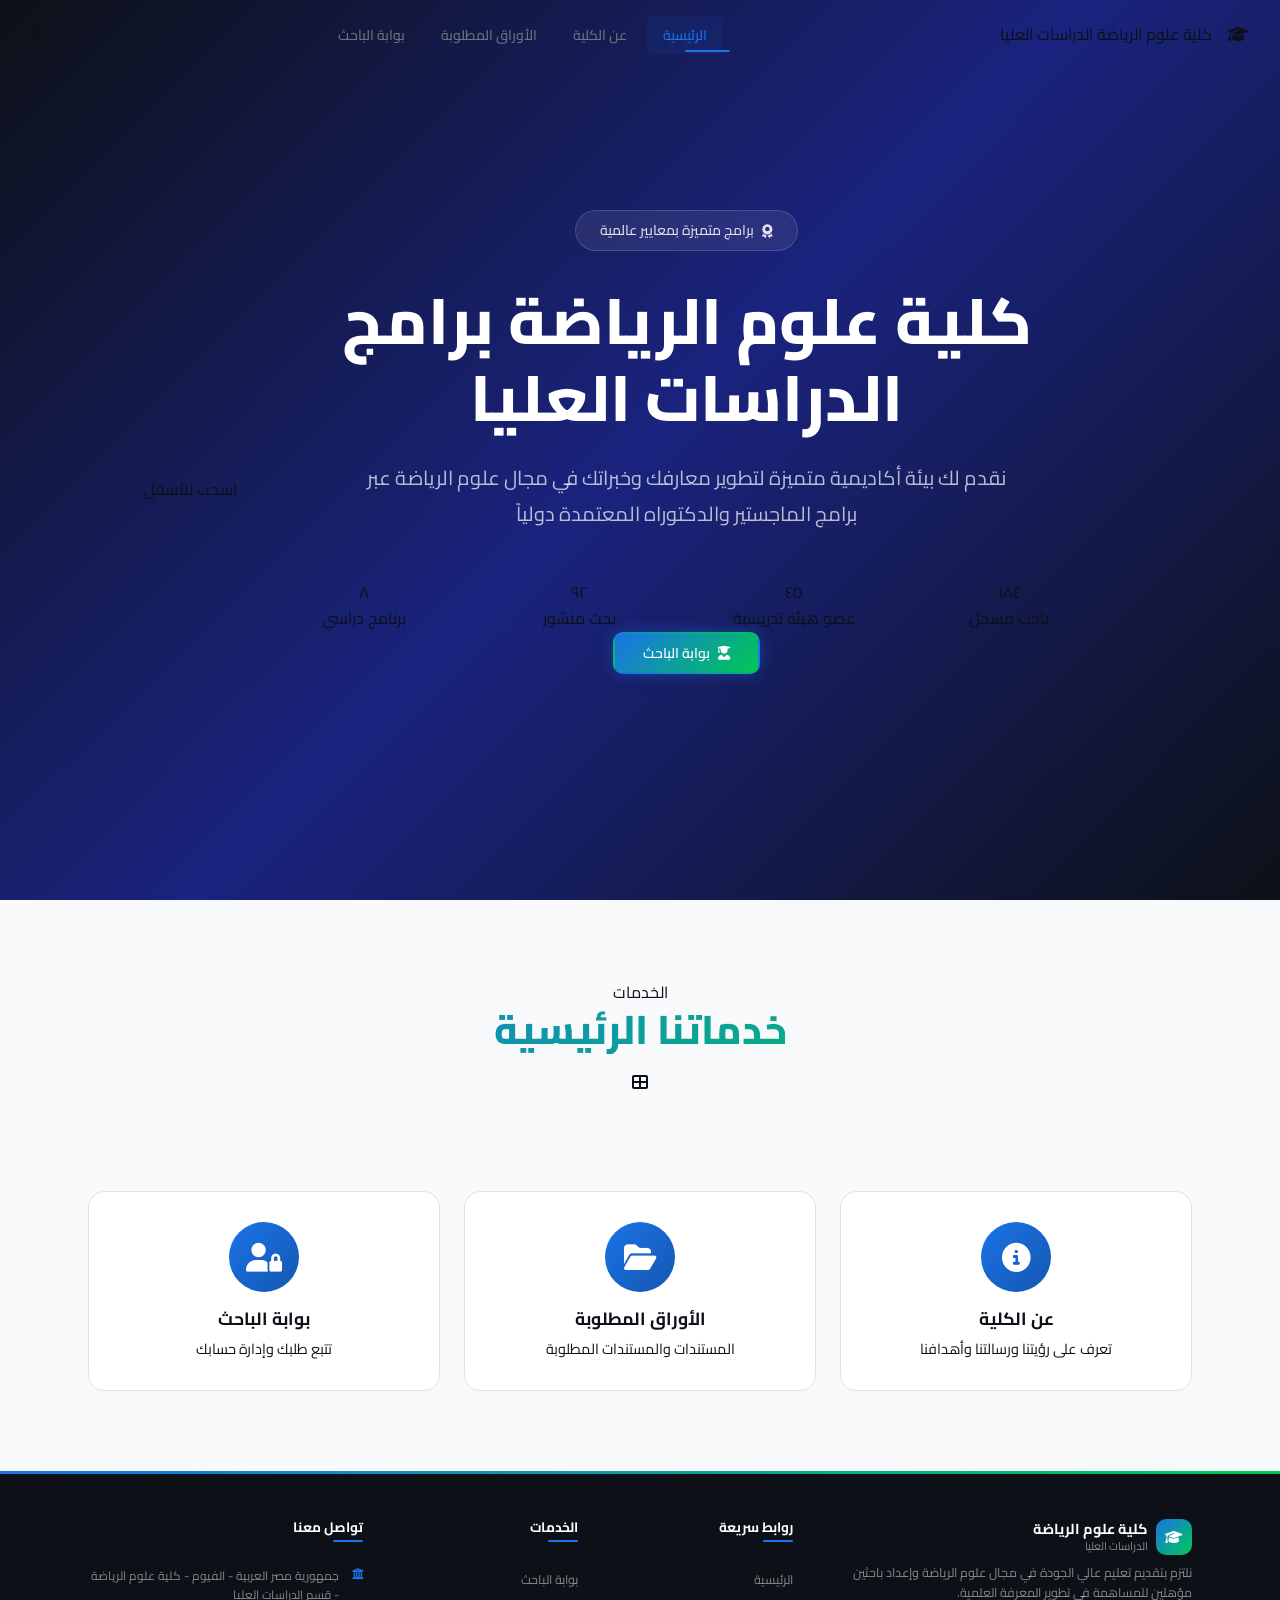
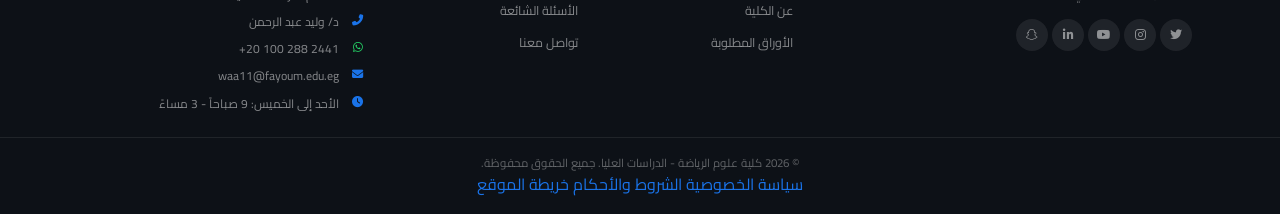
==== index.html @ bc3f0134 "بوابة الدراسات العليا - كلية علوم الرياضة" ====
<!DOCTYPE html>
<html lang="ar" dir="rtl">
<head>
    <meta charset="UTF-8">
    <meta name="viewport" content="width=device-width, initial-scale=1.0">
    <title>كلية علوم الرياضة - الدراسات العليا</title>
    <link rel="stylesheet" href="css/styles.css">
    <link rel="stylesheet" href="https://cdnjs.cloudflare.com/ajax/libs/font-awesome/6.4.0/css/all.min.css">
    <link href="https://fonts.googleapis.com/css2?family=Cairo:wght@300;400;500;600;700;800;900&family=Tajawal:wght@300;400;500;700;800;900&display=swap" rel="stylesheet">
</head>
<body>
    <div id="app">
        <div id="preloader">
            <div class="loader">
                <div class="loader-ring"></div>
                <div class="loader-ring"></div>
                <div class="loader-ring"></div>
                <div class="loader-text">الدراسات العليا</div>
                <div class="loader-subtext">كلية علوم الرياضة - جامعة الفيوم</div>
            </div>
        </div>
        <div class="page-transition" id="pageTransition">
            <div class="loader">
                <div class="loader-ring"></div>
                <div class="loader-ring"></div>
                <div class="loader-ring"></div>
            </div>
            <div class="loader-text">الدراسات العليا</div>
            <div class="loader-subtext">كلية علوم الرياضة - جامعة الفيوم</div>
        </div>
        <nav class="navbar" id="navbar">
            <div class="nav-container">
                <div class="nav-brand">
                    <div class="brand-icon"><i class="fas fa-graduation-cap"></i></div>
                    <div class="brand-text">
                        <span class="brand-title">كلية علوم الرياضة</span>
                        <span class="brand-subtitle">الدراسات العليا</span>
                    </div>
                </div>
                <div class="nav-menu" id="navMenu">
                    <a href="index.html" class="nav-link active">الرئيسية</a>
                    <a href="pages/about.html" class="nav-link">عن الكلية</a>


                    <a href="pages/documents.html" class="nav-link">الأوراق المطلوبة</a>


                    <a href="pages/portal.html" class="nav-link">بوابة الباحث</a>
                </div>
                <div class="nav-actions">
                    <button class="btn-nav-action" id="themeToggle"><i class="fas fa-moon"></i></button>
                    <button class="hamburger" id="hamburger"><span></span><span></span><span></span></button>
                </div>
            </div>
        </nav>
        <section id="home" class="hero-section">
            <div class="hero-particles" id="heroParticles"></div>
            <div class="hero-overlay"></div>
            <div class="hero-content">
                <div class="hero-badge"><i class="fas fa-award"></i><span>برامج متميزة بمعايير عالمية</span></div>
                <h1 class="hero-title">
                    <span class="title-line">كلية علوم الرياضة</span>
                    <span class="title-highlight">برامج الدراسات العليا</span>
                </h1>
                <p class="hero-description">نقدم لك بيئة أكاديمية متميزة لتطوير معارفك وخبراتك في مجال علوم الرياضة عبر برامج الماجستير والدكتوراه المعتمدة دولياً</p>
                <div class="hero-stats">
                    <div class="stat-item"><div class="stat-number" data-count="250">0</div><div class="stat-label">باحث مسجل</div></div>
                    <div class="stat-item"><div class="stat-number" data-count="45">0</div><div class="stat-label">عضو هيئة تدريسية</div></div>
                    <div class="stat-item"><div class="stat-number" data-count="120">0</div><div class="stat-label">بحث منشور</div></div>
                    <div class="stat-item"><div class="stat-number" data-count="8">0</div><div class="stat-label">برنامج دراسي</div></div>
                </div>
                <div class="hero-actions">
                    <button class="btn btn-primary btn-glow" id="heroPortalBtn" onclick="handleHeroPortal()"><i class="fas fa-user-graduate"></i><span>بوابة الباحث</span></button>
                </div>
            </div>
            <div class="scroll-indicator"><div class="mouse"><div class="wheel"></div></div><span>اسحب للأسفل</span></div>
        </section>
        <section class="section quick-links-section">
            <div class="container">
                <div class="section-header">
                    <span class="section-tag">الخدمات</span>
                    <h2 class="section-title">خدماتنا الرئيسية</h2>
                    <div class="title-divider"><span></span><i class="fas fa-th-large"></i><span></span></div>
                </div>
                <div class="quick-links-grid">
                    <a href="pages/about.html" class="quick-link-card"><div class="quick-link-icon"><i class="fas fa-info-circle"></i></div><h3>عن الكلية</h3><p>تعرف على رؤيتنا ورسالتنا وأهدافنا</p></a>


                    <a href="pages/documents.html" class="quick-link-card"><div class="quick-link-icon"><i class="fas fa-folder-open"></i></div><h3>الأوراق المطلوبة</h3><p>المستندات والمستندات المطلوبة</p></a>


                    <a href="pages/portal.html" class="quick-link-card"><div class="quick-link-icon"><i class="fas fa-user-lock"></i></div><h3>بوابة الباحث</h3><p>تتبع طلبك وإدارة حسابك</p></a>
                </div>
            </div>
        </section>
        <footer class="footer">
            <div class="footer-top">
                <div class="container">
                    <div class="footer-grid">
                        <div class="footer-col">
                            <div class="footer-brand"><div class="brand-icon"><i class="fas fa-graduation-cap"></i></div><div class="brand-text"><span class="brand-title">كلية علوم الرياضة</span><span class="brand-subtitle">الدراسات العليا</span></div></div>
                            <p class="footer-desc">نلتزم بتقديم تعليم عالي الجودة في مجال علوم الرياضة وإعداد باحثين مؤهلين للمساهمة في تطوير المعرفة العلمية.</p>
                            <div class="footer-social">
                                <a href="#" class="social-link"><i class="fab fa-twitter"></i></a>
                                <a href="#" class="social-link"><i class="fab fa-instagram"></i></a>
                                <a href="#" class="social-link"><i class="fab fa-youtube"></i></a>
                                <a href="#" class="social-link"><i class="fab fa-linkedin-in"></i></a>
                                <a href="#" class="social-link"><i class="fab fa-snapchat-ghost"></i></a>
                            </div>
                        </div>
                        <div class="footer-col">
                            <h4>روابط سريعة</h4>
                            <ul class="footer-links">
                                <li><a href="index.html">الرئيسية</a></li>
                                <li><a href="pages/about.html">عن الكلية</a></li>


                                <li><a href="pages/documents.html">الأوراق المطلوبة</a></li>
                            </ul>
                        </div>
                        <div class="footer-col">
                            <h4>الخدمات</h4>
                            <ul class="footer-links">

                                <li><a href="pages/portal.html">بوابة الباحث</a></li>
                                <li><a href="#">الأسئلة الشائعة</a></li>
                                <li><a href="#">تواصل معنا</a></li>
                            </ul>
                        </div>
                        <div class="footer-col">
                            <h4>تواصل معنا</h4>
                            <div class="footer-contact">
                                <div class="contact-item"><i class="fas fa-university"></i><span>جمهورية مصر العربية - الفيوم - كلية علوم الرياضة - قسم الدراسات العليا</span></div>
                                <div class="contact-item"><i class="fas fa-phone-alt"></i><span>د/ وليد عبد الرحمن</span></div>
                                <div class="contact-item"><i class="fab fa-whatsapp" style="color:#25D366;"></i><a href="https://wa.me/201002882441" target="_blank" dir="ltr" style="color:inherit;text-decoration:none;">+20 100 288 2441</a></div>
                                <div class="contact-item"><i class="fas fa-envelope"></i><a href="https://mail.google.com/mail/?view=cm&fs=1&to=waa11@fayoum.edu.eg" target="_blank" style="color:inherit;text-decoration:none;">waa11@fayoum.edu.eg</a></div>
                                <div class="contact-item"><i class="fas fa-clock"></i><span>الأحد إلى الخميس: 9 صباحاً - 3 مساءً</span></div>
                            </div>
                        </div>
                    </div>
                </div>
            </div>
            <div class="footer-bottom">
                <div class="container">
                    <div class="footer-bottom-content">
                        <p>&copy; 2026 كلية علوم الرياضة - الدراسات العليا. جميع الحقوق محفوظة.</p>
                        <div class="footer-bottom-links">
                            <a href="#">سياسة الخصوصية</a>
                            <a href="#">الشروط والأحكام</a>
                            <a href="#">خريطة الموقع</a>
                        </div>
                    </div>
                </div>
            </div>
        </footer>
        <button class="back-to-top" id="backToTop"><i class="fas fa-chevron-up"></i></button>
    </div>
    <script src="js/app.js"></script>
</body>
</html>
---- css/styles.css ----
/* ============================================================
   GRADUATE STUDIES - Faculty of Sports Science
   World-Class RTL Arabic Stylesheet
   ============================================================ */

/* ------------------------------------------------------------
   1. CSS CUSTOM PROPERTIES
   ------------------------------------------------------------ */
:root {
  /* Colors */
  --color-primary: #1a73e8;
  --color-primary-light: #4a9af5;
  --color-primary-dark: #1557b0;
  --color-primary-rgb: 26, 115, 232;

  --color-secondary: #00c853;
  --color-secondary-light: #5efc82;
  --color-secondary-dark: #009624;
  --color-secondary-rgb: 0, 200, 83;

  --color-accent: #ff6d00;
  --color-accent-light: #ff9e40;
  --color-accent-dark: #c43e00;
  --color-accent-rgb: 255, 109, 0;

  --color-dark: #0d1117;
  --color-dark-lighter: #161b22;
  --color-dark-card: #1c2128;
  --color-dark-border: #30363d;
  --color-dark-rgb: 13, 17, 23;

  --color-light: #f8f9fa;
  --color-light-darker: #e9ecef;
  --color-light-card: #ffffff;
  --color-light-border: #dee2e6;
  --color-light-rgb: 248, 249, 250;

  --color-white: #ffffff;
  --color-black: #000000;
  --color-gray-100: #f8f9fa;
  --color-gray-200: #e9ecef;
  --color-gray-300: #dee2e6;
  --color-gray-400: #ced4da;
  --color-gray-500: #adb5bd;
  --color-gray-600: #6c757d;
  --color-gray-700: #495057;
  --color-gray-800: #343a40;
  --color-gray-900: #212529;

  --color-success: #00c853;
  --color-warning: #ff6d00;
  --color-danger: #e53935;
  --color-info: #1a73e8;

  /* Gradients */
  --gradient-primary: linear-gradient(135deg, #1a73e8 0%, #00c853 100%);
  --gradient-secondary: linear-gradient(135deg, #00c853 0%, #1a73e8 100%);
  --gradient-accent: linear-gradient(135deg, #ff6d00 0%, #ff9e40 100%);
  --gradient-dark: linear-gradient(135deg, #0d1117 0%, #161b22 100%);
  --gradient-hero: linear-gradient(135deg, #0d1117 0%, #1a237e 50%, #0d1117 100%);
  --gradient-glass: linear-gradient(135deg, rgba(255,255,255,0.1) 0%, rgba(255,255,255,0.05) 100%);
  --gradient-card: linear-gradient(145deg, rgba(255,255,255,0.05) 0%, rgba(255,255,255,0.02) 100%);
  --gradient-text: linear-gradient(135deg, #1a73e8, #00c853);
  --gradient-primary-radial: radial-gradient(circle at center, #1a73e8 0%, transparent 70%);

  /* Typography */
  --font-family: 'Cairo', 'Tajawal', -apple-system, BlinkMacSystemFont, 'Segoe UI', sans-serif;
  --font-family-mono: 'Fira Code', 'Cairo', monospace;

  --font-size-xs: 0.75rem;
  --font-size-sm: 0.875rem;
  --font-size-base: 1rem;
  --font-size-md: 1.125rem;
  --font-size-lg: 1.25rem;
  --font-size-xl: 1.5rem;
  --font-size-2xl: 2rem;
  --font-size-3xl: 2.5rem;
  --font-size-4xl: 3rem;
  --font-size-5xl: 3.5rem;

  --font-weight-light: 300;
  --font-weight-normal: 400;
  --font-weight-medium: 500;
  --font-weight-semibold: 600;
  --font-weight-bold: 700;
  --font-weight-extrabold: 800;

  --line-height-tight: 1.2;
  --line-height-normal: 1.6;
  --line-height-relaxed: 1.8;

  /* Spacing */
  --spacing-xs: 0.25rem;
  --spacing-sm: 0.5rem;
  --spacing-md: 1rem;
  --spacing-lg: 1.5rem;
  --spacing-xl: 2rem;
  --spacing-2xl: 3rem;
  --spacing-3xl: 4rem;
  --spacing-4xl: 6rem;
  --spacing-5xl: 8rem;

  --container-max: 1200px;
  --container-narrow: 900px;
  --container-wide: 1400px;

  /* Borders & Radius */
  --border-width: 1px;
  --border-radius-sm: 6px;
  --border-radius-md: 10px;
  --border-radius-lg: 16px;
  --border-radius-xl: 24px;
  --border-radius-2xl: 32px;
  --border-radius-full: 9999px;

  /* Shadows */
  --shadow-xs: 0 1px 2px rgba(0,0,0,0.05);
  --shadow-sm: 0 2px 4px rgba(0,0,0,0.06), 0 1px 2px rgba(0,0,0,0.04);
  --shadow-md: 0 4px 12px rgba(0,0,0,0.08), 0 2px 4px rgba(0,0,0,0.04);
  --shadow-lg: 0 8px 24px rgba(0,0,0,0.1), 0 4px 8px rgba(0,0,0,0.05);
  --shadow-xl: 0 12px 40px rgba(0,0,0,0.12), 0 6px 12px rgba(0,0,0,0.06);
  --shadow-2xl: 0 20px 60px rgba(0,0,0,0.15), 0 8px 16px rgba(0,0,0,0.08);
  --shadow-glow-primary: 0 0 20px rgba(26,115,232,0.3), 0 0 40px rgba(26,115,232,0.1);
  --shadow-glow-secondary: 0 0 20px rgba(0,200,83,0.3), 0 0 40px rgba(0,200,83,0.1);
  --shadow-glow-accent: 0 0 20px rgba(255,109,0,0.3), 0 0 40px rgba(255,109,0,0.1);
  --shadow-inner: inset 0 2px 4px rgba(0,0,0,0.06);

  /* Glass morphism */
  --glass-bg: rgba(255,255,255,0.08);
  --glass-bg-light: rgba(255,255,255,0.12);
  --glass-border: rgba(255,255,255,0.15);
  --glass-blur: blur(20px);
  --glass-blur-heavy: blur(40px);

  /* Transitions */
  --transition-fast: 150ms ease;
  --transition-base: 250ms ease;
  --transition-slow: 400ms ease;
  --transition-spring: 500ms cubic-bezier(0.175, 0.885, 0.32, 1.275);
  --transition-bounce: 600ms cubic-bezier(0.68, -0.55, 0.265, 1.55);

  /* Z-index */
  --z-dropdown: 100;
  --z-sticky: 200;
  --z-navbar: 1000;
  --z-fixed: 1030;
  --z-modal-backdrop: 1040;
  --z-modal: 1050;
  --z-popover: 1060;
  --z-tooltip: 1070;
  --z-preloader: 9999;

  /* Current theme colors (light by default) */
  --bg-primary: var(--color-light);
  --bg-secondary: var(--color-white);
  --bg-card: var(--color-white);
  --bg-nav: rgba(248,249,250,0.85);
  --text-primary: var(--color-dark);
  --text-secondary: var(--color-gray-600);
  --text-muted: var(--color-gray-500);
  --border-color: var(--color-light-border);
  --card-border: rgba(0,0,0,0.06);
}

/* ------------------------------------------------------------
   2. DARK THEME
   ------------------------------------------------------------ */
[data-theme="dark"] {
  --bg-primary: var(--color-dark);
  --bg-secondary: var(--color-dark-lighter);
  --bg-card: var(--color-dark-card);
  --bg-nav: rgba(13,17,23,0.88);
  --text-primary: var(--color-gray-100);
  --text-secondary: var(--color-gray-400);
  --text-muted: var(--color-gray-500);
  --border-color: var(--color-dark-border);
  --card-border: rgba(255,255,255,0.06);

  --glass-bg: rgba(255,255,255,0.05);
  --glass-bg-light: rgba(255,255,255,0.08);
  --glass-border: rgba(255,255,255,0.1);

  --shadow-xs: 0 1px 2px rgba(0,0,0,0.2);
  --shadow-sm: 0 2px 4px rgba(0,0,0,0.25);
  --shadow-md: 0 4px 12px rgba(0,0,0,0.3);
  --shadow-lg: 0 8px 24px rgba(0,0,0,0.35);
  --shadow-xl: 0 12px 40px rgba(0,0,0,0.4);
  --shadow-2xl: 0 20px 60px rgba(0,0,0,0.5);
}

/* ------------------------------------------------------------
   3. RESET & BASE
   ------------------------------------------------------------ */
*,
*::before,
*::after {
  margin: 0;
  padding: 0;
  box-sizing: border-box;
}

html {
  scroll-behavior: smooth;
  font-size: 16px;
  -webkit-text-size-adjust: 100%;
  text-size-adjust: 100%;
}

body {
  font-family: var(--font-family);
  font-size: var(--font-size-base);
  font-weight: var(--font-weight-normal);
  line-height: var(--line-height-normal);
  color: var(--text-primary);
  background-color: var(--bg-primary);
  direction: rtl;
  text-align: right;
  overflow-x: hidden;
  -webkit-font-smoothing: antialiased;
  -moz-osx-font-smoothing: grayscale;
  transition: background-color var(--transition-slow), color var(--transition-slow);
}

a {
  color: var(--color-primary);
  text-decoration: none;
  transition: color var(--transition-fast);
}

a:hover {
  color: var(--color-primary-light);
}

img {
  max-width: 100%;
  height: auto;
  display: block;
}

ul, ol {
  list-style: none;
}

button {
  cursor: pointer;
  border: none;
  background: none;
  font-family: inherit;
  font-size: inherit;
  color: inherit;
}

input, select, textarea {
  font-family: inherit;
  font-size: inherit;
  color: inherit;
}

h1, h2, h3, h4, h5, h6 {
  font-weight: var(--font-weight-bold);
  line-height: var(--line-height-tight);
  color: var(--text-primary);
}

h1 { font-size: var(--font-size-4xl); }
h2 { font-size: var(--font-size-3xl); }
h3 { font-size: var(--font-size-2xl); }
h4 { font-size: var(--font-size-xl); }
h5 { font-size: var(--font-size-lg); }
h6 { font-size: var(--font-size-md); }

::selection {
  background-color: rgba(var(--color-primary-rgb), 0.2);
  color: var(--color-primary);
}

/* ------------------------------------------------------------
   4. CUSTOM SCROLLBAR
   ------------------------------------------------------------ */
::-webkit-scrollbar {
  width: 8px;
  height: 8px;
}

::-webkit-scrollbar-track {
  background: var(--bg-secondary);
  border-radius: var(--border-radius-full);
}

::-webkit-scrollbar-thumb {
  background: linear-gradient(180deg, var(--color-primary), var(--color-secondary));
  border-radius: var(--border-radius-full);
  border: 2px solid var(--bg-secondary);
}

::-webkit-scrollbar-thumb:hover {
  background: linear-gradient(180deg, var(--color-primary-dark), var(--color-secondary-dark));
}

* {
  scrollbar-width: thin;
  scrollbar-color: var(--color-primary) var(--bg-secondary);
}

/* ------------------------------------------------------------
   5. LAYOUT & CONTAINER
   ------------------------------------------------------------ */
.container {
  width: 100%;
  max-width: var(--container-max);
  margin-inline: auto;
  padding-inline: var(--spacing-lg);
}

.container-narrow {
  max-width: var(--container-narrow);
}

.container-wide {
  max-width: var(--container-wide);
}

.section {
  padding: var(--spacing-5xl) 0;
  position: relative;
  overflow: hidden;
}

.section-header {
  text-align: center;
  margin-bottom: var(--spacing-4xl);
}

.section-badge {
  display: inline-flex;
  align-items: center;
  gap: var(--spacing-sm);
  padding: var(--spacing-sm) var(--spacing-lg);
  background: rgba(var(--color-primary-rgb), 0.1);
  color: var(--color-primary);
  border-radius: var(--border-radius-full);
  font-size: var(--font-size-sm);
  font-weight: var(--font-weight-semibold);
  margin-bottom: var(--spacing-lg);
  border: 1px solid rgba(var(--color-primary-rgb), 0.2);
}

.section-title {
  font-size: var(--font-size-3xl);
  font-weight: var(--font-weight-extrabold);
  margin-bottom: var(--spacing-md);
  background: var(--gradient-text);
  -webkit-background-clip: text;
  background-clip: text;
  -webkit-text-fill-color: transparent;
}

.section-subtitle {
  font-size: var(--font-size-lg);
  color: var(--text-secondary);
  max-width: 600px;
  margin-inline: auto;
  line-height: var(--line-height-relaxed);
}

/* ------------------------------------------------------------
   6. PRELOADER
   ------------------------------------------------------------ */
#preloader,
.preloader {
  position: fixed;
  inset: 0;
  z-index: var(--z-preloader);
  display: flex;
  align-items: center;
  justify-content: center;
  flex-direction: column;
  gap: var(--spacing-xl);
  background: var(--color-dark);
  transition: opacity 0.6s ease, visibility 0.6s ease;
}

#preloader.hidden,
.preloader.hidden {
  opacity: 0;
  visibility: hidden;
  pointer-events: none;
}

.loader {
  display: flex;
  flex-direction: column;
  align-items: center;
  gap: 20px;
}

.loader-ring {
  width: 60px;
  height: 60px;
  border: 4px solid rgba(255, 255, 255, 0.1);
  border-top-color: var(--color-primary);
  border-right-color: var(--color-primary-light);
  border-radius: 50%;
  position: absolute;
  animation: preloaderSpin 1s linear infinite;
}

.loader-ring:nth-child(1) {
  width: 60px;
  height: 60px;
}

.loader-ring:nth-child(2) {
  width: 44px;
  height: 44px;
  border-top-color: var(--color-secondary);
  border-right-color: var(--color-secondary-light);
  animation-duration: 0.8s;
  animation-direction: reverse;
  position: relative;
  top: 0;
}

.loader-ring:nth-child(3) {
  width: 28px;
  height: 28px;
  border-top-color: var(--color-accent);
  border-right-color: var(--color-accent-light);
  animation-duration: 1.2s;
  position: relative;
  top: 0;
}

.loader {
  position: relative;
  width: 60px;
  height: 60px;
  display: flex;
  align-items: center;
  justify-content: center;
}

.loader-text {
  color: var(--color-white);
  font-size: 1.5rem;
  font-weight: 700;
  font-family: 'Cairo', 'Tajawal', sans-serif;
  margin-top: 80px;
  text-align: center;
}

.loader-subtext {
  color: rgba(255, 255, 255, 0.6);
  font-size: 0.95rem;
  font-weight: 400;
  font-family: 'Cairo', 'Tajawal', sans-serif;
  text-align: center;
  margin-top: -10px;
}

.preloader-spinner {
  width: 60px;
  height: 60px;
  border: 3px solid rgba(255,255,255,0.1);
  border-top-color: var(--color-primary);
  border-right-color: var(--color-secondary);
  border-radius: 50%;
  animation: preloaderSpin 0.8s linear infinite;
  position: relative;
}

.preloader-spinner::before {
  content: '';
  position: absolute;
  inset: 6px;
  border: 3px solid rgba(255,255,255,0.05);
  border-bottom-color: var(--color-accent);
  border-radius: 50%;
  animation: preloaderSpin 1.2s linear infinite reverse;
}

.preloader-logo {
  display: flex;
  flex-direction: column;
  align-items: center;
  gap: var(--spacing-md);
}

.preloader-logo-icon {
  width: 80px;
  height: 80px;
  animation: preloaderPulse 1.5s ease-in-out infinite;
}

.preloader-logo-text {
  color: var(--color-white);
  font-size: var(--font-size-xl);
  font-weight: var(--font-weight-bold);
  letter-spacing: 2px;
}

.preloader-dots {
  display: flex;
  gap: 8px;
}

.preloader-dots span {
  width: 10px;
  height: 10px;
  border-radius: 50%;
  animation: preloaderDotBounce 1.4s ease-in-out infinite;
}

.preloader-dots span:nth-child(1) {
  background: var(--color-primary);
  animation-delay: 0s;
}

.preloader-dots span:nth-child(2) {
  background: var(--color-secondary);
  animation-delay: 0.2s;
}

.preloader-dots span:nth-child(3) {
  background: var(--color-accent);
  animation-delay: 0.4s;
}

.preloader-progress {
  width: 200px;
  height: 3px;
  background: rgba(255,255,255,0.1);
  border-radius: var(--border-radius-full);
  overflow: hidden;
}

.preloader-progress-bar {
  height: 100%;
  background: var(--gradient-primary);
  border-radius: var(--border-radius-full);
  animation: preloaderProgress 2s ease-in-out forwards;
}

/* Page Transition Overlay */
.page-transition {
  position: fixed;
  inset: 0;
  z-index: 10000;
  background: var(--color-dark);
  display: flex;
  align-items: center;
  justify-content: center;
  flex-direction: column;
  opacity: 0;
  visibility: hidden;
  transition: opacity 0.3s ease, visibility 0.3s ease;
  pointer-events: none;
}

.page-transition.active {
  opacity: 1;
  visibility: visible;
  pointer-events: all;
}

.page-transition .loader {
  position: relative;
  width: 60px;
  height: 60px;
  display: flex;
  align-items: center;
  justify-content: center;
}

.page-transition .loader-text {
  margin-top: 80px;
}

.page-transition .loader-subtext {
  margin-top: -10px;
}

/* ------------------------------------------------------------
   7. NAVBAR
   ------------------------------------------------------------ */
.navbar {
  position: fixed;
  top: 0;
  inset-inline: 0;
  z-index: var(--z-navbar);
  padding: var(--spacing-md) 0;
  transition: all var(--transition-base);
  background: transparent;
}

.navbar.scrolled,
.navbar.active {
  background: var(--bg-nav);
  backdrop-filter: var(--glass-blur);
  -webkit-backdrop-filter: var(--glass-blur);
  box-shadow: var(--shadow-md);
  padding: var(--spacing-sm) 0;
  border-bottom: 1px solid var(--glass-border);
}

.nav-container {
  max-width: var(--container-wide);
  margin-inline: auto;
  padding-inline: var(--spacing-xl);
  display: flex;
  align-items: center;
  justify-content: space-between;
}

.nav-brand {
  display: flex;
  align-items: center;
  gap: var(--spacing-md);
  text-decoration: none;
}

.nav-brand-icon {
  width: 44px;
  height: 44px;
  background: var(--gradient-primary);
  border-radius: var(--border-radius-md);
  display: flex;
  align-items: center;
  justify-content: center;
  color: var(--color-white);
  font-weight: var(--font-weight-bold);
  font-size: var(--font-size-lg);
  box-shadow: var(--shadow-glow-primary);
  transition: transform var(--transition-spring);
}

.nav-brand:hover .nav-brand-icon {
  transform: rotate(-8deg) scale(1.05);
}

.nav-brand-text {
  display: flex;
  flex-direction: column;
}

.nav-brand-title {
  font-size: var(--font-size-md);
  font-weight: var(--font-weight-bold);
  color: var(--text-primary);
  line-height: 1.2;
}

.nav-brand-subtitle {
  font-size: var(--font-size-xs);
  color: var(--text-muted);
  font-weight: var(--font-weight-medium);
}

.nav-menu {
  display: flex;
  align-items: center;
  gap: var(--spacing-xs);
}

.nav-link {
  position: relative;
  padding: var(--spacing-sm) var(--spacing-md);
  color: var(--text-secondary);
  font-size: var(--font-size-sm);
  font-weight: var(--font-weight-medium);
  border-radius: var(--border-radius-sm);
  transition: all var(--transition-fast);
  text-decoration: none;
  white-space: nowrap;
}

.nav-link:hover,
.nav-link.active {
  color: var(--color-primary);
  background: rgba(var(--color-primary-rgb), 0.08);
}

.nav-link::after {
  content: '';
  position: absolute;
  bottom: 2px;
  inset-inline: 50%;
  width: 0;
  height: 2px;
  background: var(--color-primary);
  border-radius: var(--border-radius-full);
  transition: all var(--transition-base);
  transform: translateX(-50%);
}

[dir="rtl"] .nav-link::after {
  transform: translateX(50%);
}

.nav-link:hover::after,
.nav-link.active::after {
  width: 60%;
  inset-inline: 20%;
}

.nav-actions {
  display: flex;
  align-items: center;
  gap: var(--spacing-md);
}

.nav-theme-toggle {
  width: 40px;
  height: 40px;
  border-radius: var(--border-radius-full);
  display: flex;
  align-items: center;
  justify-content: center;
  background: var(--glass-bg);
  border: 1px solid var(--glass-border);
  color: var(--text-secondary);
  transition: all var(--transition-base);
  font-size: var(--font-size-lg);
}

.nav-theme-toggle:hover {
  background: rgba(var(--color-primary-rgb), 0.1);
  color: var(--color-primary);
  transform: rotate(15deg);
}

.btn-nav-icon {
  width: 40px;
  height: 40px;
  border-radius: var(--border-radius-full);
  display: flex;
  align-items: center;
  justify-content: center;
  background: var(--gradient-primary);
  color: var(--color-white);
  transition: all var(--transition-base);
  font-size: var(--font-size-md);
  box-shadow: var(--shadow-sm);
}

.btn-nav-icon:hover {
  transform: scale(1.1);
  box-shadow: var(--shadow-glow-primary);
}

/* Hamburger Menu */
.hamburger {
  display: none;
  flex-direction: column;
  justify-content: center;
  gap: 5px;
  width: 36px;
  height: 36px;
  cursor: pointer;
  z-index: calc(var(--z-navbar) + 1);
  padding: 4px;
}

.hamburger-line {
  width: 100%;
  height: 2.5px;
  background: var(--text-primary);
  border-radius: var(--border-radius-full);
  transition: all var(--transition-base);
  transform-origin: center;
}

.hamburger.active .hamburger-line:nth-child(1) {
  transform: rotate(45deg) translate(5px, 5px);
}

.hamburger.active .hamburger-line:nth-child(2) {
  opacity: 0;
  transform: scaleX(0);
}

.hamburger.active .hamburger-line:nth-child(3) {
  transform: rotate(-45deg) translate(5px, -5px);
}

/* Mobile Nav Overlay */
.nav-mobile-overlay {
  display: none;
  position: fixed;
  inset: 0;
  background: rgba(0,0,0,0.5);
  z-index: var(--z-navbar);
  opacity: 0;
  transition: opacity var(--transition-base);
}

.nav-mobile-overlay.active {
  opacity: 1;
}

/* ------------------------------------------------------------
   8. HERO SECTION
   ------------------------------------------------------------ */
.hero-section {
  position: relative;
  min-height: 100vh;
  display: flex;
  align-items: center;
  justify-content: center;
  overflow: hidden;
  background: var(--gradient-hero);
  padding-top: 80px;
}

.hero-bg {
  position: absolute;
  inset: 0;
  overflow: hidden;
}

.hero-bg-gradient {
  position: absolute;
  width: 600px;
  height: 600px;
  border-radius: 50%;
  filter: blur(120px);
  opacity: 0.15;
}

.hero-bg-gradient:nth-child(1) {
  top: -200px;
  right: -100px;
  background: var(--color-primary);
  animation: heroFloat 8s ease-in-out infinite;
}

.hero-bg-gradient:nth-child(2) {
  bottom: -200px;
  left: -100px;
  background: var(--color-secondary);
  animation: heroFloat 10s ease-in-out infinite reverse;
}

.hero-bg-gradient:nth-child(3) {
  top: 50%;
  left: 50%;
  transform: translate(-50%, -50%);
  background: var(--color-accent);
  width: 400px;
  height: 400px;
  opacity: 0.08;
  animation: heroFloat 12s ease-in-out infinite;
}

/* Particle container */
.hero-particles {
  position: absolute;
  inset: 0;
  overflow: hidden;
}

.hero-particle {
  position: absolute;
  width: 3px;
  height: 3px;
  background: rgba(255,255,255,0.3);
  border-radius: 50%;
  animation: particleFloat linear infinite;
}

.hero-grid-pattern {
  position: absolute;
  inset: 0;
  background-image:
    linear-gradient(rgba(255,255,255,0.02) 1px, transparent 1px),
    linear-gradient(90deg, rgba(255,255,255,0.02) 1px, transparent 1px);
  background-size: 60px 60px;
}

.hero-content {
  position: relative;
  z-index: 2;
  text-align: center;
  max-width: 900px;
  padding-inline: var(--spacing-xl);
}

.hero-badge {
  display: inline-flex;
  align-items: center;
  gap: var(--spacing-sm);
  padding: var(--spacing-sm) var(--spacing-lg);
  background: var(--glass-bg);
  border: 1px solid var(--glass-border);
  border-radius: var(--border-radius-full);
  color: rgba(255,255,255,0.85);
  font-size: var(--font-size-sm);
  font-weight: var(--font-weight-medium);
  margin-bottom: var(--spacing-xl);
  backdrop-filter: var(--glass-blur);
  -webkit-backdrop-filter: var(--glass-blur);
  animation: heroFadeInDown 0.8s ease forwards;
}

.hero-badge-dot {
  width: 8px;
  height: 8px;
  background: var(--color-secondary);
  border-radius: 50%;
  animation: heroPulse 2s ease-in-out infinite;
}

.hero-title {
  font-size: clamp(2.2rem, 5vw, 4rem);
  font-weight: var(--font-weight-extrabold);
  color: var(--color-white);
  margin-bottom: var(--spacing-lg);
  line-height: var(--line-height-tight);
  animation: heroFadeInUp 0.8s ease 0.2s forwards;
  opacity: 0;
}

.hero-title-highlight {
  background: var(--gradient-primary);
  -webkit-background-clip: text;
  background-clip: text;
  -webkit-text-fill-color: transparent;
  position: relative;
}

.hero-description {
  font-size: var(--font-size-lg);
  color: rgba(255,255,255,0.7);
  max-width: 650px;
  margin-inline: auto;
  margin-bottom: var(--spacing-2xl);
  line-height: var(--line-height-relaxed);
  animation: heroFadeInUp 0.8s ease 0.4s forwards;
  opacity: 0;
}

.hero-actions {
  display: flex;
  align-items: center;
  justify-content: center;
  gap: var(--spacing-md);
  margin-bottom: var(--spacing-4xl);
  animation: heroFadeInUp 0.8s ease 0.6s forwards;
  opacity: 0;
  flex-wrap: wrap;
}

.hero-stats {
  display: grid;
  grid-template-columns: repeat(4, 1fr);
  gap: var(--spacing-lg);
  animation: heroFadeInUp 0.8s ease 0.8s forwards;
  opacity: 0;
}

.hero-stat {
  text-align: center;
  padding: var(--spacing-lg);
  background: var(--glass-bg);
  border: 1px solid var(--glass-border);
  border-radius: var(--border-radius-lg);
  backdrop-filter: var(--glass-blur);
  -webkit-backdrop-filter: var(--glass-blur);
  transition: all var(--transition-base);
}

.hero-stat:hover {
  background: var(--glass-bg-light);
  transform: translateY(-4px);
  border-color: rgba(var(--color-primary-rgb), 0.3);
}

.hero-stat-number {
  font-size: var(--font-size-3xl);
  font-weight: var(--font-weight-extrabold);
  color: var(--color-white);
  margin-bottom: var(--spacing-xs);
  font-variant-numeric: tabular-nums;
}

.hero-stat-label {
  font-size: var(--font-size-sm);
  color: rgba(255,255,255,0.6);
  font-weight: var(--font-weight-medium);
}

.hero-scroll-indicator {
  position: absolute;
  bottom: var(--spacing-2xl);
  left: 50%;
  transform: translateX(-50%);
  display: flex;
  flex-direction: column;
  align-items: center;
  gap: var(--spacing-sm);
  color: rgba(255,255,255,0.4);
  font-size: var(--font-size-xs);
  animation: heroScrollBounce 2s ease-in-out infinite;
  cursor: pointer;
  z-index: 2;
}

.hero-scroll-mouse {
  width: 24px;
  height: 38px;
  border: 2px solid rgba(255,255,255,0.3);
  border-radius: 12px;
  position: relative;
}

.hero-scroll-mouse::before {
  content: '';
  position: absolute;
  top: 6px;
  left: 50%;
  transform: translateX(-50%);
  width: 3px;
  height: 8px;
  background: rgba(255,255,255,0.5);
  border-radius: var(--border-radius-full);
  animation: scrollWheel 2s ease-in-out infinite;
}

/* ------------------------------------------------------------
   9. BUTTONS
   ------------------------------------------------------------ */
.btn {
  display: inline-flex;
  align-items: center;
  justify-content: center;
  gap: var(--spacing-sm);
  padding: 12px 28px;
  font-family: var(--font-family);
  font-size: var(--font-size-sm);
  font-weight: var(--font-weight-semibold);
  line-height: 1;
  border: 2px solid transparent;
  border-radius: var(--border-radius-md);
  cursor: pointer;
  text-decoration: none;
  white-space: nowrap;
  transition: all var(--transition-base);
  position: relative;
  overflow: hidden;
}

.btn::before {
  content: '';
  position: absolute;
  inset: 0;
  background: linear-gradient(rgba(255,255,255,0.15), transparent);
  opacity: 0;
  transition: opacity var(--transition-fast);
}

.btn:hover::before {
  opacity: 1;
}

.btn:active {
  transform: scale(0.97);
}

.btn-primary {
  background: var(--gradient-primary);
  color: var(--color-white);
  box-shadow: var(--shadow-md);
}

.btn-primary:hover {
  box-shadow: var(--shadow-glow-primary);
  transform: translateY(-2px);
  color: var(--color-white);
}

.btn-secondary {
  background: var(--color-secondary);
  color: var(--color-white);
  box-shadow: var(--shadow-md);
}

.btn-secondary:hover {
  background: var(--color-secondary-dark);
  box-shadow: var(--shadow-glow-secondary);
  transform: translateY(-2px);
  color: var(--color-white);
}

.btn-accent {
  background: var(--gradient-accent);
  color: var(--color-white);
  box-shadow: var(--shadow-md);
}

.btn-accent:hover {
  box-shadow: var(--shadow-glow-accent);
  transform: translateY(-2px);
  color: var(--color-white);
}

.btn-outline {
  background: transparent;
  color: var(--color-primary);
  border-color: var(--color-primary);
}

.btn-outline:hover {
  background: var(--color-primary);
  color: var(--color-white);
  transform: translateY(-2px);
  box-shadow: var(--shadow-glow-primary);
}

.btn-outline-light {
  background: transparent;
  color: var(--color-white);
  border-color: rgba(255,255,255,0.3);
}

.btn-outline-light:hover {
  background: rgba(255,255,255,0.1);
  border-color: rgba(255,255,255,0.6);
  color: var(--color-white);
}

.btn-ghost {
  background: transparent;
  color: var(--text-secondary);
  border-color: transparent;
}

.btn-ghost:hover {
  background: rgba(var(--color-primary-rgb), 0.08);
  color: var(--color-primary);
}

.btn-glow {
  background: var(--gradient-primary);
  color: var(--color-white);
  box-shadow: 0 0 15px rgba(var(--color-primary-rgb), 0.4);
  animation: btnGlow 3s ease-in-out infinite;
}

.btn-glow:hover {
  box-shadow: 0 0 30px rgba(var(--color-primary-rgb), 0.6), 0 0 60px rgba(var(--color-primary-rgb), 0.2);
  transform: translateY(-2px);
  color: var(--color-white);
}

.btn-lg {
  padding: 16px 36px;
  font-size: var(--font-size-base);
  border-radius: var(--border-radius-lg);
}

.btn-sm {
  padding: 8px 18px;
  font-size: var(--font-size-xs);
  border-radius: var(--border-radius-sm);
}

.btn-icon {
  padding: 10px;
  border-radius: var(--border-radius-md);
}

.btn-pill {
  border-radius: var(--border-radius-full);
}

.btn-block {
  width: 100%;
}

.btn:disabled,
.btn.disabled {
  opacity: 0.5;
  pointer-events: none;
  cursor: not-allowed;
}

/* ------------------------------------------------------------
   10. ABOUT SECTION
   ------------------------------------------------------------ */
.about-section {
  background: var(--bg-primary);
}

.about-grid {
  display: grid;
  grid-template-columns: 1fr 1fr;
  gap: var(--spacing-4xl);
  align-items: center;
}

.about-main {
  position: relative;
}

.about-main-image {
  width: 100%;
  border-radius: var(--border-radius-xl);
  overflow: hidden;
  box-shadow: var(--shadow-xl);
  position: relative;
}

.about-main-image::after {
  content: '';
  position: absolute;
  inset: 0;
  background: linear-gradient(180deg, transparent 60%, rgba(var(--color-dark-rgb), 0.4) 100%);
  border-radius: var(--border-radius-xl);
}

.about-experience-badge {
  position: absolute;
  bottom: -20px;
  inset-inline-end: -20px;
  background: var(--gradient-primary);
  color: var(--color-white);
  padding: var(--spacing-lg) var(--spacing-xl);
  border-radius: var(--border-radius-lg);
  text-align: center;
  box-shadow: var(--shadow-lg);
  z-index: 2;
}

.about-experience-number {
  font-size: var(--font-size-3xl);
  font-weight: var(--font-weight-extrabold);
  display: block;
  line-height: 1;
}

.about-experience-text {
  font-size: var(--font-size-sm);
  font-weight: var(--font-weight-medium);
}

.about-content {
  padding-inline-start: var(--spacing-xl);
}

.about-label {
  display: inline-flex;
  align-items: center;
  gap: var(--spacing-sm);
  color: var(--color-primary);
  font-weight: var(--font-weight-semibold);
  font-size: var(--font-size-sm);
  text-transform: uppercase;
  letter-spacing: 1px;
  margin-bottom: var(--spacing-md);
}

.about-title {
  font-size: var(--font-size-3xl);
  font-weight: var(--font-weight-extrabold);
  margin-bottom: var(--spacing-lg);
  line-height: var(--line-height-tight);
}

.about-description {
  color: var(--text-secondary);
  margin-bottom: var(--spacing-xl);
  line-height: var(--line-height-relaxed);
}

.about-features {
  display: grid;
  grid-template-columns: 1fr 1fr;
  gap: var(--spacing-md);
  margin-bottom: var(--spacing-xl);
}

.about-feature {
  display: flex;
  align-items: flex-start;
  gap: var(--spacing-md);
  padding: var(--spacing-md);
  border-radius: var(--border-radius-md);
  transition: all var(--transition-base);
}

.about-feature:hover {
  background: var(--glass-bg);
}

.about-feature-icon {
  width: 48px;
  height: 48px;
  min-width: 48px;
  border-radius: var(--border-radius-md);
  display: flex;
  align-items: center;
  justify-content: center;
  font-size: var(--font-size-xl);
}

.about-feature-icon.primary {
  background: rgba(var(--color-primary-rgb), 0.1);
  color: var(--color-primary);
}

.about-feature-icon.secondary {
  background: rgba(var(--color-secondary-rgb), 0.1);
  color: var(--color-secondary);
}

.about-feature-icon.accent {
  background: rgba(var(--color-accent-rgb), 0.1);
  color: var(--color-accent);
}

.about-feature-title {
  font-size: var(--font-size-sm);
  font-weight: var(--font-weight-semibold);
  margin-bottom: 2px;
}

.about-feature-text {
  font-size: var(--font-size-xs);
  color: var(--text-muted);
}

.about-card {
  background: var(--bg-card);
  border: 1px solid var(--card-border);
  border-radius: var(--border-radius-xl);
  padding: var(--spacing-2xl);
  box-shadow: var(--shadow-md);
  transition: all var(--transition-base);
}

.about-card:hover {
  box-shadow: var(--shadow-xl);
  transform: translateY(-4px);
}

.about-card-icon {
  width: 56px;
  height: 56px;
  border-radius: var(--border-radius-lg);
  background: var(--gradient-primary);
  display: flex;
  align-items: center;
  justify-content: center;
  color: var(--color-white);
  font-size: var(--font-size-xl);
  margin-bottom: var(--spacing-lg);
}

.about-card-title {
  font-size: var(--font-size-lg);
  font-weight: var(--font-weight-bold);
  margin-bottom: var(--spacing-sm);
}

.about-card-text {
  font-size: var(--font-size-sm);
  color: var(--text-secondary);
  line-height: var(--line-height-relaxed);
}

/* ------------------------------------------------------------
   11. PROGRAMS SECTION
   ------------------------------------------------------------ */
.programs-section {
  background: var(--bg-secondary);
}

.programs-tabs {
  display: flex;
  justify-content: center;
  gap: var(--spacing-sm);
  margin-bottom: var(--spacing-3xl);
  flex-wrap: wrap;
  padding: var(--spacing-xs);
  background: var(--bg-card);
  border-radius: var(--border-radius-full);
  border: 1px solid var(--card-border);
  width: fit-content;
  margin-inline: auto;
}

.tab-btn {
  padding: var(--spacing-sm) var(--spacing-xl);
  border-radius: var(--border-radius-full);
  font-size: var(--font-size-sm);
  font-weight: var(--font-weight-semibold);
  color: var(--text-secondary);
  background: transparent;
  transition: all var(--transition-base);
  border: none;
  cursor: pointer;
  position: relative;
  white-space: nowrap;
}

.tab-btn:hover {
  color: var(--color-primary);
  background: rgba(var(--color-primary-rgb), 0.05);
}

.tab-btn.active {
  background: var(--color-primary);
  color: var(--color-white);
  box-shadow: var(--shadow-md);
}

.tab-content {
  display: none;
  animation: tabFadeIn 0.4s ease;
}

.tab-content.active {
  display: block;
}

.programs-grid {
  display: grid;
  grid-template-columns: repeat(auto-fill, minmax(340px, 1fr));
  gap: var(--spacing-xl);
}

.program-card {
  background: var(--bg-card);
  border: 1px solid var(--card-border);
  border-radius: var(--border-radius-xl);
  padding: var(--spacing-2xl);
  transition: all var(--transition-base);
  position: relative;
  overflow: hidden;
}

.program-card::before {
  content: '';
  position: absolute;
  top: 0;
  inset-inline: 0;
  height: 4px;
  background: var(--gradient-primary);
  transform: scaleX(0);
  transform-origin: inset-inline-end;
  transition: transform var(--transition-base);
}

.program-card:hover::before {
  transform: scaleX(1);
}

.program-card:hover {
  box-shadow: var(--shadow-xl);
  transform: translateY(-6px);
  border-color: rgba(var(--color-primary-rgb), 0.2);
}

.program-badge {
  display: inline-flex;
  align-items: center;
  padding: var(--spacing-xs) var(--spacing-md);
  background: rgba(var(--color-primary-rgb), 0.1);
  color: var(--color-primary);
  border-radius: var(--border-radius-full);
  font-size: var(--font-size-xs);
  font-weight: var(--font-weight-semibold);
  margin-bottom: var(--spacing-lg);
}

.program-badge.green {
  background: rgba(var(--color-secondary-rgb), 0.1);
  color: var(--color-secondary);
}

.program-badge.orange {
  background: rgba(var(--color-accent-rgb), 0.1);
  color: var(--color-accent);
}

.program-card-icon {
  width: 64px;
  height: 64px;
  border-radius: var(--border-radius-lg);
  display: flex;
  align-items: center;
  justify-content: center;
  font-size: 28px;
  margin-bottom: var(--spacing-lg);
}

.program-card-icon.blue {
  background: rgba(var(--color-primary-rgb), 0.1);
  color: var(--color-primary);
}

.program-card-icon.green {
  background: rgba(var(--color-secondary-rgb), 0.1);
  color: var(--color-secondary);
}

.program-card-icon.orange {
  background: rgba(var(--color-accent-rgb), 0.1);
  color: var(--color-accent);
}

.program-card-title {
  font-size: var(--font-size-lg);
  font-weight: var(--font-weight-bold);
  margin-bottom: var(--spacing-sm);
}

.program-card-desc {
  font-size: var(--font-size-sm);
  color: var(--text-secondary);
  margin-bottom: var(--spacing-lg);
  line-height: var(--line-height-relaxed);
}

.program-card-meta {
  display: flex;
  flex-wrap: wrap;
  gap: var(--spacing-md);
  margin-bottom: var(--spacing-lg);
}

.program-meta-item {
  display: flex;
  align-items: center;
  gap: var(--spacing-xs);
  font-size: var(--font-size-xs);
  color: var(--text-muted);
}

.program-meta-item i {
  color: var(--color-primary);
}

.program-card-link {
  display: inline-flex;
  align-items: center;
  gap: var(--spacing-sm);
  color: var(--color-primary);
  font-size: var(--font-size-sm);
  font-weight: var(--font-weight-semibold);
  transition: all var(--transition-fast);
}

.program-card-link:hover {
  gap: var(--spacing-md);
  color: var(--color-primary-dark);
}

/* PhD Card variant */
.phd-card {
  background: var(--bg-card);
  border: 1px solid var(--card-border);
  border-radius: var(--border-radius-xl);
  padding: var(--spacing-2xl);
  transition: all var(--transition-base);
  position: relative;
  overflow: hidden;
}

.phd-card::before {
  content: '';
  position: absolute;
  top: 0;
  inset-inline: 0;
  height: 4px;
  background: var(--gradient-accent);
  transform: scaleX(0);
  transform-origin: inset-inline-end;
  transition: transform var(--transition-base);
}

.phd-card:hover::before {
  transform: scaleX(1);
}

.phd-card:hover {
  box-shadow: var(--shadow-xl);
  transform: translateY(-6px);
}

.phd-badge {
  display: inline-flex;
  align-items: center;
  padding: var(--spacing-xs) var(--spacing-md);
  background: rgba(var(--color-accent-rgb), 0.1);
  color: var(--color-accent);
  border-radius: var(--border-radius-full);
  font-size: var(--font-size-xs);
  font-weight: var(--font-weight-semibold);
  margin-bottom: var(--spacing-lg);
}

.phd-card-title {
  font-size: var(--font-size-lg);
  font-weight: var(--font-weight-bold);
  margin-bottom: var(--spacing-sm);
}

.phd-card-desc {
  font-size: var(--font-size-sm);
  color: var(--text-secondary);
  line-height: var(--line-height-relaxed);
  margin-bottom: var(--spacing-lg);
}

/* ------------------------------------------------------------
   12. APPLICATION SECTION
   ------------------------------------------------------------ */
.application-section {
  background: var(--bg-primary);
}

.steps-container {
  display: flex;
  align-items: flex-start;
  justify-content: center;
  gap: 0;
  margin-bottom: var(--spacing-4xl);
  padding: var(--spacing-xl);
  position: relative;
}

.step {
  display: flex;
  flex-direction: column;
  align-items: center;
  text-align: center;
  position: relative;
  flex: 1;
  max-width: 200px;
}

.step-number {
  width: 52px;
  height: 52px;
  border-radius: 50%;
  display: flex;
  align-items: center;
  justify-content: center;
  font-size: var(--font-size-md);
  font-weight: var(--font-weight-bold);
  background: var(--bg-card);
  border: 2px solid var(--border-color);
  color: var(--text-muted);
  transition: all var(--transition-base);
  position: relative;
  z-index: 2;
}

.step.active .step-number {
  background: var(--color-primary);
  border-color: var(--color-primary);
  color: var(--color-white);
  box-shadow: var(--shadow-glow-primary);
  transform: scale(1.1);
}

.step.completed .step-number {
  background: var(--color-secondary);
  border-color: var(--color-secondary);
  color: var(--color-white);
}

.step-label {
  margin-top: var(--spacing-md);
  font-size: var(--font-size-sm);
  font-weight: var(--font-weight-semibold);
  color: var(--text-muted);
  transition: color var(--transition-base);
}

.step.active .step-label,
.step.completed .step-label {
  color: var(--text-primary);
}

.step-connector {
  flex: 1;
  height: 3px;
  background: var(--border-color);
  margin-top: 25px;
  border-radius: var(--border-radius-full);
  position: relative;
  overflow: hidden;
  max-width: 120px;
}

.step-connector::after {
  content: '';
  position: absolute;
  top: 0;
  inset-inline-end: 0;
  height: 100%;
  width: 0;
  background: var(--gradient-primary);
  border-radius: var(--border-radius-full);
  transition: width var(--transition-slow);
}

.step-connector.active::after {
  width: 100%;
}

/* Form Container */
.form-container {
  max-width: var(--container-narrow);
  margin-inline: auto;
}

.form-step {
  display: none;
  animation: formStepFade 0.4s ease;
}

.form-step.active {
  display: block;
}

.form-card {
  background: var(--bg-card);
  border: 1px solid var(--card-border);
  border-radius: var(--border-radius-xl);
  padding: var(--spacing-3xl);
  box-shadow: var(--shadow-lg);
}

.form-card-title {
  font-size: var(--font-size-xl);
  font-weight: var(--font-weight-bold);
  margin-bottom: var(--spacing-sm);
}

.form-card-subtitle {
  font-size: var(--font-size-sm);
  color: var(--text-secondary);
  margin-bottom: var(--spacing-2xl);
}

.form-grid {
  display: grid;
  grid-template-columns: 1fr 1fr;
  gap: var(--spacing-lg);
}

.form-grid .full-width {
  grid-column: 1 / -1;
}

.form-group {
  display: flex;
  flex-direction: column;
  gap: var(--spacing-sm);
}

.form-label {
  font-size: var(--font-size-sm);
  font-weight: var(--font-weight-semibold);
  color: var(--text-primary);
}

.form-label .required {
  color: var(--color-danger);
  margin-inline-start: 2px;
}

.form-input,
.form-select,
.form-textarea {
  width: 100%;
  padding: 12px 16px;
  background: var(--bg-primary);
  border: 2px solid var(--border-color);
  border-radius: var(--border-radius-md);
  color: var(--text-primary);
  font-size: var(--font-size-sm);
  transition: all var(--transition-fast);
  outline: none;
}

.form-input:focus,
.form-select:focus,
.form-textarea:focus {
  border-color: var(--color-primary);
  box-shadow: 0 0 0 4px rgba(var(--color-primary-rgb), 0.1);
}

.form-input::placeholder,
.form-textarea::placeholder {
  color: var(--text-muted);
}

.form-textarea {
  min-height: 120px;
  resize: vertical;
}

.form-select {
  appearance: none;
  background-image: url("data:image/svg+xml,%3Csvg xmlns='http://www.w3.org/2000/svg' width='12' height='12' viewBox='0 0 24 24' fill='none' stroke='%236c757d' stroke-width='2'%3E%3Cpolyline points='6 9 12 15 18 9'%3E%3C/polyline%3E%3C/svg%3E");
  background-repeat: no-repeat;
  background-position: left 16px center;
  padding-left: 40px;
}

[dir="rtl"] .form-select {
  background-position: right 16px center;
  padding-left: 16px;
  padding-right: 40px;
}

.form-help {
  font-size: var(--font-size-xs);
  color: var(--text-muted);
}

.form-error {
  font-size: var(--font-size-xs);
  color: var(--color-danger);
}

/* Validation states */
.form-group.success .form-input,
.form-group.success .form-select,
.form-group.success .form-textarea {
  border-color: var(--color-success);
}

.form-group.error .form-input,
.form-group.error .form-select,
.form-group.error .form-textarea {
  border-color: var(--color-danger);
}

.form-group.error .form-input:focus,
.form-group.error .form-select:focus,
.form-group.error .form-textarea:focus {
  box-shadow: 0 0 0 4px rgba(229,57,53,0.1);
}

/* Radio & Checkbox */
.radio-group {
  display: flex;
  flex-wrap: wrap;
  gap: var(--spacing-md);
}

.radio-label {
  display: flex;
  align-items: center;
  gap: var(--spacing-sm);
  padding: 12px 20px;
  background: var(--bg-primary);
  border: 2px solid var(--border-color);
  border-radius: var(--border-radius-md);
  cursor: pointer;
  transition: all var(--transition-fast);
  font-size: var(--font-size-sm);
  font-weight: var(--font-weight-medium);
  flex: 1;
  min-width: 140px;
  justify-content: center;
}

.radio-label:hover {
  border-color: var(--color-primary);
  background: rgba(var(--color-primary-rgb), 0.03);
}

.radio-label input {
  display: none;
}

.radio-custom {
  width: 20px;
  height: 20px;
  border-radius: 50%;
  border: 2px solid var(--border-color);
  position: relative;
  transition: all var(--transition-fast);
  flex-shrink: 0;
}

.radio-custom::after {
  content: '';
  position: absolute;
  inset: 3px;
  border-radius: 50%;
  background: var(--color-primary);
  transform: scale(0);
  transition: transform var(--transition-spring);
}

.radio-label input:checked ~ .radio-custom {
  border-color: var(--color-primary);
}

.radio-label input:checked ~ .radio-custom::after {
  transform: scale(1);
}

.radio-label input:checked ~ .radio-custom + span,
.radio-label:has(input:checked) {
  border-color: var(--color-primary);
  background: rgba(var(--color-primary-rgb), 0.08);
  color: var(--color-primary);
}

/* File Upload */
.form-file-upload {
  border: 2px dashed var(--border-color);
  border-radius: var(--border-radius-lg);
  padding: var(--spacing-2xl);
  text-align: center;
  cursor: pointer;
  transition: all var(--transition-base);
  background: var(--bg-primary);
}

.form-file-upload:hover {
  border-color: var(--color-primary);
  background: rgba(var(--color-primary-rgb), 0.03);
}

.form-file-upload.dragover {
  border-color: var(--color-primary);
  background: rgba(var(--color-primary-rgb), 0.05);
}

.form-file-upload-icon {
  font-size: 40px;
  color: var(--text-muted);
  margin-bottom: var(--spacing-md);
}

.form-file-upload-text {
  font-size: var(--font-size-sm);
  color: var(--text-secondary);
}

.form-file-upload-text strong {
  color: var(--color-primary);
}

/* Form Actions */
.form-actions {
  display: flex;
  justify-content: space-between;
  align-items: center;
  margin-top: var(--spacing-2xl);
  padding-top: var(--spacing-2xl);
  border-top: 1px solid var(--border-color);
  gap: var(--spacing-md);
}

.form-actions-right {
  display: flex;
  gap: var(--spacing-md);
}

/* Checkbox styling */
.checkbox-label {
  display: flex;
  align-items: flex-start;
  gap: var(--spacing-sm);
  cursor: pointer;
  font-size: var(--font-size-sm);
  color: var(--text-secondary);
}

.checkbox-label input {
  display: none;
}

.checkbox-custom {
  width: 20px;
  height: 20px;
  min-width: 20px;
  border-radius: var(--border-radius-sm);
  border: 2px solid var(--border-color);
  display: flex;
  align-items: center;
  justify-content: center;
  transition: all var(--transition-fast);
  margin-top: 1px;
}

.checkbox-custom::after {
  content: '';
  width: 10px;
  height: 6px;
  border-left: 2px solid var(--color-white);
  border-bottom: 2px solid var(--color-white);
  transform: rotate(-45deg) scale(0);
  transition: transform var(--transition-spring);
  margin-top: -2px;
}

.checkbox-label input:checked ~ .checkbox-custom {
  background: var(--color-primary);
  border-color: var(--color-primary);
}

.checkbox-label input:checked ~ .checkbox-custom::after {
  transform: rotate(-45deg) scale(1);
}

/* ------------------------------------------------------------
   13. DOCUMENTS SECTION
   ------------------------------------------------------------ */
.documents-section {
  background: var(--bg-secondary);
}

.documents-grid {
  display: grid;
  grid-template-columns: repeat(auto-fill, minmax(350px, 1fr));
  gap: var(--spacing-xl);
}

.document-category {
  background: var(--bg-card);
  border: 1px solid var(--card-border);
  border-radius: var(--border-radius-xl);
  overflow: hidden;
  box-shadow: var(--shadow-sm);
  transition: all var(--transition-base);
}

.document-category:hover {
  box-shadow: var(--shadow-lg);
  transform: translateY(-4px);
}

.document-category-header {
  display: flex;
  align-items: center;
  gap: var(--spacing-md);
  padding: var(--spacing-xl);
  border-bottom: 1px solid var(--border-color);
}

.document-category-icon {
  width: 48px;
  height: 48px;
  border-radius: var(--border-radius-md);
  display: flex;
  align-items: center;
  justify-content: center;
  font-size: 22px;
  background: rgba(var(--color-primary-rgb), 0.1);
  color: var(--color-primary);
}

.document-category-title {
  font-size: var(--font-size-md);
  font-weight: var(--font-weight-bold);
}

.document-category-count {
  font-size: var(--font-size-xs);
  color: var(--text-muted);
}

.document-list {
  padding: var(--spacing-md);
}

.document-item {
  display: flex;
  align-items: center;
  gap: var(--spacing-md);
  padding: var(--spacing-md);
  border-radius: var(--border-radius-md);
  transition: all var(--transition-fast);
  cursor: pointer;
}

.document-item:hover {
  background: rgba(var(--color-primary-rgb), 0.05);
}

.document-item-icon {
  width: 40px;
  height: 40px;
  min-width: 40px;
  border-radius: var(--border-radius-sm);
  display: flex;
  align-items: center;
  justify-content: center;
  font-size: var(--font-size-lg);
}

.document-item-icon.pdf {
  background: rgba(229,57,53,0.1);
  color: #e53935;
}

.document-item-icon.doc {
  background: rgba(var(--color-primary-rgb), 0.1);
  color: var(--color-primary);
}

.document-item-icon.img {
  background: rgba(var(--color-secondary-rgb), 0.1);
  color: var(--color-secondary);
}

.document-item-info {
  flex: 1;
  min-width: 0;
}

.document-item-name {
  font-size: var(--font-size-sm);
  font-weight: var(--font-weight-semibold);
  margin-bottom: 2px;
  white-space: nowrap;
  overflow: hidden;
  text-overflow: ellipsis;
}

.document-item-meta {
  font-size: var(--font-size-xs);
  color: var(--text-muted);
}

.document-item-action {
  width: 36px;
  height: 36px;
  min-width: 36px;
  border-radius: var(--border-radius-full);
  display: flex;
  align-items: center;
  justify-content: center;
  background: transparent;
  color: var(--text-muted);
  transition: all var(--transition-fast);
}

.document-item:hover .document-item-action {
  background: rgba(var(--color-primary-rgb), 0.1);
  color: var(--color-primary);
}

/* ------------------------------------------------------------
   14. REVIEW / COMMITTEE SECTION
   ------------------------------------------------------------ */
.review-section {
  background: var(--bg-primary);
}

.committee-grid {
  display: grid;
  grid-template-columns: repeat(auto-fill, minmax(280px, 1fr));
  gap: var(--spacing-xl);
  margin-bottom: var(--spacing-4xl);
}

.committee-card {
  background: var(--bg-card);
  border: 1px solid var(--card-border);
  border-radius: var(--border-radius-xl);
  padding: var(--spacing-2xl);
  text-align: center;
  transition: all var(--transition-base);
  position: relative;
  overflow: hidden;
}

.committee-card::before {
  content: '';
  position: absolute;
  top: 0;
  inset-inline: 0;
  height: 100px;
  background: var(--gradient-primary);
  opacity: 0.05;
}

.committee-card:hover {
  box-shadow: var(--shadow-xl);
  transform: translateY(-6px);
}

.committee-avatar {
  width: 80px;
  height: 80px;
  border-radius: 50%;
  margin: 0 auto var(--spacing-lg);
  background: var(--gradient-primary);
  display: flex;
  align-items: center;
  justify-content: center;
  color: var(--color-white);
  font-size: var(--font-size-2xl);
  font-weight: var(--font-weight-bold);
  position: relative;
  z-index: 1;
  border: 3px solid var(--bg-card);
  box-shadow: var(--shadow-md);
}

.committee-name {
  font-size: var(--font-size-md);
  font-weight: var(--font-weight-bold);
  margin-bottom: var(--spacing-xs);
  position: relative;
  z-index: 1;
}

.committee-role {
  font-size: var(--font-size-sm);
  color: var(--color-primary);
  font-weight: var(--font-weight-medium);
  margin-bottom: var(--spacing-md);
  position: relative;
  z-index: 1;
}

.committee-bio {
  font-size: var(--font-size-sm);
  color: var(--text-secondary);
  line-height: var(--line-height-relaxed);
  position: relative;
  z-index: 1;
}

.committee-header {
  text-align: center;
  margin-bottom: var(--spacing-3xl);
}

/* Review Timeline */
.review-timeline {
  position: relative;
  max-width: 800px;
  margin-inline: auto;
  padding-right: var(--spacing-2xl);
}

.review-timeline::before {
  content: '';
  position: absolute;
  top: 0;
  bottom: 0;
  right: 0;
  width: 3px;
  background: var(--border-color);
  border-radius: var(--border-radius-full);
}

.timeline-item {
  position: relative;
  padding-bottom: var(--spacing-2xl);
  padding-right: var(--spacing-2xl);
}

.timeline-item:last-child {
  padding-bottom: 0;
}

.timeline-dot {
  position: absolute;
  right: calc(-1 * var(--spacing-2xl) - 7px);
  top: 4px;
  width: 16px;
  height: 16px;
  border-radius: 50%;
  background: var(--color-primary);
  border: 3px solid var(--bg-primary);
  z-index: 1;
}

.timeline-item.completed .timeline-dot {
  background: var(--color-secondary);
}

.timeline-item.pending .timeline-dot {
  background: var(--color-gray-400);
}

.timeline-content {
  background: var(--bg-card);
  border: 1px solid var(--card-border);
  border-radius: var(--border-radius-lg);
  padding: var(--spacing-xl);
}

.timeline-date {
  font-size: var(--font-size-xs);
  color: var(--text-muted);
  font-weight: var(--font-weight-medium);
  margin-bottom: var(--spacing-sm);
}

.timeline-title {
  font-size: var(--font-size-md);
  font-weight: var(--font-weight-bold);
  margin-bottom: var(--spacing-sm);
}

.timeline-text {
  font-size: var(--font-size-sm);
  color: var(--text-secondary);
  line-height: var(--line-height-relaxed);
}

/* ------------------------------------------------------------
   15. SCHOLARSHIPS SECTION
   ------------------------------------------------------------ */
.scholarships-section {
  background: var(--bg-secondary);
}

.scholarships-grid {
  display: grid;
  grid-template-columns: repeat(auto-fill, minmax(350px, 1fr));
  gap: var(--spacing-xl);
}

.scholarship-card {
  background: var(--bg-card);
  border: 1px solid var(--card-border);
  border-radius: var(--border-radius-xl);
  padding: var(--spacing-2xl);
  transition: all var(--transition-base);
  position: relative;
  overflow: hidden;
}

.scholarship-card:hover {
  box-shadow: var(--shadow-xl);
  transform: translateY(-6px);
}

.scholarship-type {
  display: inline-flex;
  align-items: center;
  gap: var(--spacing-xs);
  padding: var(--spacing-xs) var(--spacing-md);
  border-radius: var(--border-radius-full);
  font-size: var(--font-size-xs);
  font-weight: var(--font-weight-semibold);
  margin-bottom: var(--spacing-lg);
}

.scholarship-type.gold {
  background: rgba(255,193,7,0.1);
  color: #f59e0b;
}

.scholarship-type.silver {
  background: rgba(156,163,175,0.1);
  color: #6b7280;
}

.scholarship-type.bronze {
  background: rgba(var(--color-accent-rgb), 0.1);
  color: var(--color-accent);
}

.scholarship-type.full {
  background: rgba(var(--color-secondary-rgb), 0.1);
  color: var(--color-secondary);
}

.scholarship-card-title {
  font-size: var(--font-size-lg);
  font-weight: var(--font-weight-bold);
  margin-bottom: var(--spacing-md);
}

.scholarship-card-desc {
  font-size: var(--font-size-sm);
  color: var(--text-secondary);
  line-height: var(--line-height-relaxed);
  margin-bottom: var(--spacing-lg);
}

.scholarship-features {
  margin-bottom: var(--spacing-lg);
}

.scholarship-feature {
  display: flex;
  align-items: center;
  gap: var(--spacing-sm);
  padding: var(--spacing-sm) 0;
  font-size: var(--font-size-sm);
  color: var(--text-secondary);
}

.scholarship-feature i {
  color: var(--color-secondary);
  font-size: var(--font-size-sm);
}

/* Scholarship Timeline */
.scholarship-timeline {
  display: flex;
  align-items: center;
  gap: 0;
  padding: var(--spacing-lg) 0;
  border-top: 1px solid var(--border-color);
  flex-wrap: wrap;
}

.timeline {
  display: flex;
  align-items: center;
  gap: 0;
  width: 100%;
}

.timeline-step {
  display: flex;
  flex-direction: column;
  align-items: center;
  text-align: center;
  flex: 1;
  position: relative;
}

.timeline-step-dot {
  width: 12px;
  height: 12px;
  border-radius: 50%;
  background: var(--color-primary);
  margin-bottom: var(--spacing-sm);
  position: relative;
  z-index: 1;
}

.timeline-step-line {
  position: absolute;
  top: 6px;
  width: 100%;
  height: 2px;
  background: var(--border-color);
  right: 50%;
}

.timeline-step-label {
  font-size: var(--font-size-xs);
  color: var(--text-muted);
  font-weight: var(--font-weight-medium);
}

/* ------------------------------------------------------------
   16. PORTAL SECTION
   ------------------------------------------------------------ */
.portal-section {
  background: var(--bg-primary);
}

.portal-grid {
  display: grid;
  grid-template-columns: 1fr 1fr;
  gap: var(--spacing-4xl);
  align-items: center;
}

.login-card {
  background: var(--bg-card);
  border: 1px solid var(--card-border);
  border-radius: var(--border-radius-xl);
  padding: var(--spacing-3xl);
  box-shadow: var(--shadow-xl);
}

.login-card-header {
  text-align: center;
  margin-bottom: var(--spacing-2xl);
}

.login-card-icon {
  width: 72px;
  height: 72px;
  margin: 0 auto var(--spacing-lg);
  background: var(--gradient-primary);
  border-radius: var(--border-radius-lg);
  display: flex;
  align-items: center;
  justify-content: center;
  color: var(--color-white);
  font-size: 32px;
  box-shadow: var(--shadow-glow-primary);
}

.login-card-title {
  font-size: var(--font-size-xl);
  font-weight: var(--font-weight-bold);
  margin-bottom: var(--spacing-xs);
}

.login-card-subtitle {
  font-size: var(--font-size-sm);
  color: var(--text-secondary);
}

.login-form {
  display: flex;
  flex-direction: column;
  gap: var(--spacing-lg);
}

.login-remember {
  display: flex;
  justify-content: space-between;
  align-items: center;
}

.login-forgot {
  font-size: var(--font-size-sm);
  color: var(--color-primary);
  font-weight: var(--font-weight-medium);
}

.login-divider {
  display: flex;
  align-items: center;
  gap: var(--spacing-md);
  margin: var(--spacing-md) 0;
}

.login-divider::before,
.login-divider::after {
  content: '';
  flex: 1;
  height: 1px;
  background: var(--border-color);
}

.login-divider span {
  font-size: var(--font-size-xs);
  color: var(--text-muted);
  white-space: nowrap;
}

/* Portal Dashboard */
.portal-dashboard {
  display: grid;
  grid-template-columns: 1fr 1fr;
  gap: var(--spacing-lg);
}

.dashboard-card {
  background: var(--bg-card);
  border: 1px solid var(--card-border);
  border-radius: var(--border-radius-xl);
  padding: var(--spacing-xl);
  transition: all var(--transition-base);
}

.dashboard-card:hover {
  box-shadow: var(--shadow-lg);
  transform: translateY(-4px);
}

.dashboard-card-icon {
  width: 48px;
  height: 48px;
  border-radius: var(--border-radius-md);
  display: flex;
  align-items: center;
  justify-content: center;
  font-size: var(--font-size-xl);
  margin-bottom: var(--spacing-md);
}

.dashboard-card-icon.primary {
  background: rgba(var(--color-primary-rgb), 0.1);
  color: var(--color-primary);
}

.dashboard-card-icon.secondary {
  background: rgba(var(--color-secondary-rgb), 0.1);
  color: var(--color-secondary);
}

.dashboard-card-icon.accent {
  background: rgba(var(--color-accent-rgb), 0.1);
  color: var(--color-accent);
}

.dashboard-card-icon.danger {
  background: rgba(229,57,53,0.1);
  color: #e53935;
}

.dashboard-card-value {
  font-size: var(--font-size-2xl);
  font-weight: var(--font-weight-extrabold);
  margin-bottom: var(--spacing-xs);
}

.dashboard-card-label {
  font-size: var(--font-size-sm);
  color: var(--text-muted);
}

/* Status Tracker */
.status-tracker {
  margin-top: var(--spacing-xl);
}

.status-step {
  display: flex;
  align-items: flex-start;
  gap: var(--spacing-md);
  padding: var(--spacing-md) 0;
  position: relative;
}

.status-step:not(:last-child)::after {
  content: '';
  position: absolute;
  top: calc(var(--spacing-md) + 20px);
  right: 15px;
  width: 2px;
  height: calc(100% - var(--spacing-md));
  background: var(--border-color);
}

.status-step.completed:not(:last-child)::after {
  background: var(--color-secondary);
}

.status-step-dot {
  width: 32px;
  height: 32px;
  min-width: 32px;
  border-radius: 50%;
  display: flex;
  align-items: center;
  justify-content: center;
  background: var(--bg-primary);
  border: 2px solid var(--border-color);
  color: var(--text-muted);
  font-size: var(--font-size-xs);
  z-index: 1;
}

.status-step.completed .status-step-dot {
  background: var(--color-secondary);
  border-color: var(--color-secondary);
  color: var(--color-white);
}

.status-step.active .status-step-dot {
  background: var(--color-primary);
  border-color: var(--color-primary);
  color: var(--color-white);
  box-shadow: var(--shadow-glow-primary);
}

.status-step-info {
  flex: 1;
  padding-top: 2px;
}

.status-step-title {
  font-size: var(--font-size-sm);
  font-weight: var(--font-weight-semibold);
  margin-bottom: 2px;
}

.status-step-desc {
  font-size: var(--font-size-xs);
  color: var(--text-muted);
}

.status-step-time {
  font-size: var(--font-size-xs);
  color: var(--text-muted);
}

/* ------------------------------------------------------------
   17. FOOTER
   ------------------------------------------------------------ */
.footer {
  background: var(--color-dark);
  color: rgba(255,255,255,0.7);
  padding: var(--spacing-2xl) 0 0;
  position: relative;
  overflow: hidden;
}

.footer::before {
  content: '';
  position: absolute;
  top: 0;
  inset-inline: 0;
  height: 3px;
  background: var(--gradient-primary);
}

.footer-top { padding: 0 0 var(--spacing-lg); }

.footer-grid {
  display: grid;
  grid-template-columns: 2fr 1fr 1fr 1.5fr;
  gap: var(--spacing-xl);
}

.footer-brand {
  display: flex;
  align-items: center;
  gap: var(--spacing-sm);
  margin-bottom: var(--spacing-sm);
}

.footer-brand .brand-icon {
  width: 36px;
  height: 36px;
  min-width: 36px;
  background: var(--gradient-primary);
  border-radius: var(--border-radius-md);
  display: flex;
  align-items: center;
  justify-content: center;
  color: var(--color-white);
  font-size: var(--font-size-sm);
}

.footer-brand .brand-text {
  display: flex;
  flex-direction: column;
}

.footer-brand .brand-title {
  font-size: 0.9rem;
  font-weight: var(--font-weight-bold);
  color: var(--color-white);
  line-height: 1.2;
}

.footer-brand .brand-subtitle {
  font-size: 0.7rem;
  color: rgba(255,255,255,0.5);
}

.footer-desc {
  font-size: 0.78rem;
  line-height: 1.6;
  color: rgba(255,255,255,0.5);
  margin-bottom: var(--spacing-md);
}

.footer-social {
  display: flex;
  gap: var(--spacing-xs);
}

.footer-social .social-link {
  width: 32px;
  height: 32px;
  border-radius: var(--border-radius-full);
  display: flex;
  align-items: center;
  justify-content: center;
  background: rgba(255,255,255,0.08);
  color: rgba(255,255,255,0.5);
  font-size: 0.75rem;
  transition: all var(--transition-fast);
}

.footer-social .social-link:hover {
  background: var(--color-primary);
  color: var(--color-white);
  transform: translateY(-2px);
}

.footer-col h4 {
  font-size: 0.85rem;
  font-weight: var(--font-weight-bold);
  color: var(--color-white);
  margin-bottom: var(--spacing-md);
  position: relative;
  padding-bottom: var(--spacing-sm);
}

.footer-col h4::after {
  content: '';
  display: block;
  width: 30px;
  height: 2px;
  background: var(--color-primary);
  border-radius: var(--border-radius-full);
  margin-top: var(--spacing-xs);
}

.footer-links {
  list-style: none;
  padding: 0;
  margin: 0;
  display: flex;
  flex-direction: column;
  gap: 6px;
}

.footer-links li a {
  font-size: 0.78rem;
  color: rgba(255,255,255,0.5);
  transition: all var(--transition-fast);
  display: inline-flex;
  align-items: center;
  gap: 6px;
}

.footer-links li a:hover {
  color: var(--color-white);
  padding-inline-start: 4px;
}

.footer-contact {
  display: flex;
  flex-direction: column;
  gap: 8px;
}

.footer-contact .contact-item {
  display: flex;
  align-items: flex-start;
  gap: 8px;
  font-size: 0.75rem;
  color: rgba(255,255,255,0.5);
}

.footer-contact .contact-item i {
  width: 16px;
  min-width: 16px;
  font-size: 0.7rem;
  color: var(--color-primary);
  margin-top: 3px;
}

.footer-contact .contact-item a {
  color: rgba(255,255,255,0.6);
  text-decoration: none;
  transition: color var(--transition-fast);
}

.footer-contact .contact-item a:hover {
  color: var(--color-white);
}

.footer-bottom {
  border-top: 1px solid rgba(255,255,255,0.08);
  padding: var(--spacing-md) 0;
  text-align: center;
}

.footer-bottom p {
  font-size: 0.72rem;
  color: rgba(255,255,255,0.35);
  margin: 0;
}

.footer-copyright {
  font-size: var(--font-size-sm);
  color: rgba(255,255,255,0.4);
}

.footer-legal {
  display: flex;
  gap: var(--spacing-lg);
}

.footer-legal a {
  font-size: var(--font-size-sm);
  color: rgba(255,255,255,0.4);
  transition: color var(--transition-fast);
}

.footer-legal a:hover {
  color: var(--color-white);
}

/* ------------------------------------------------------------
   18. STATS / COUNTER
   ------------------------------------------------------------ */
.stats-section {
  background: var(--gradient-hero);
  position: relative;
  overflow: hidden;
}

.stats-section::before {
  content: '';
  position: absolute;
  inset: 0;
  background-image:
    radial-gradient(circle at 20% 50%, rgba(var(--color-primary-rgb), 0.15) 0%, transparent 50%),
    radial-gradient(circle at 80% 50%, rgba(var(--color-secondary-rgb), 0.1) 0%, transparent 50%);
}

.stats-grid {
  display: grid;
  grid-template-columns: repeat(4, 1fr);
  gap: var(--spacing-xl);
  position: relative;
  z-index: 1;
}

.stats-card {
  text-align: center;
  padding: var(--spacing-2xl);
  background: var(--glass-bg);
  border: 1px solid var(--glass-border);
  border-radius: var(--border-radius-xl);
  backdrop-filter: var(--glass-blur);
  -webkit-backdrop-filter: var(--glass-blur);
  transition: all var(--transition-base);
}

.stats-card:hover {
  background: var(--glass-bg-light);
  transform: translateY(-6px);
}

.stats-card-icon {
  font-size: 36px;
  margin-bottom: var(--spacing-md);
  color: rgba(255,255,255,0.8);
}

.stats-card-number {
  font-size: var(--font-size-4xl);
  font-weight: var(--font-weight-extrabold);
  color: var(--color-white);
  margin-bottom: var(--spacing-xs);
  font-variant-numeric: tabular-nums;
}

.stats-card-label {
  font-size: var(--font-size-sm);
  color: rgba(255,255,255,0.6);
  font-weight: var(--font-weight-medium);
}

/* ------------------------------------------------------------
   19. UTILITIES
   ------------------------------------------------------------ */
.text-center { text-align: center; }
.text-start { text-align: right; }
.text-end { text-align: left; }
.text-primary { color: var(--color-primary); }
.text-secondary-color { color: var(--color-secondary); }
.text-accent { color: var(--color-accent); }
.text-muted { color: var(--text-muted); }
.text-white { color: var(--color-white); }

.fw-light { font-weight: var(--font-weight-light); }
.fw-normal { font-weight: var(--font-weight-normal); }
.fw-medium { font-weight: var(--font-weight-medium); }
.fw-semibold { font-weight: var(--font-weight-semibold); }
.fw-bold { font-weight: var(--font-weight-bold); }

.mt-1 { margin-top: var(--spacing-md); }
.mt-2 { margin-top: var(--spacing-xl); }
.mt-3 { margin-top: var(--spacing-2xl); }
.mt-4 { margin-top: var(--spacing-3xl); }
.mb-1 { margin-bottom: var(--spacing-md); }
.mb-2 { margin-bottom: var(--spacing-xl); }
.mb-3 { margin-bottom: var(--spacing-2xl); }
.mb-4 { margin-bottom: var(--spacing-3xl); }

.pt-1 { padding-top: var(--spacing-md); }
.pt-2 { padding-top: var(--spacing-xl); }
.pb-1 { padding-bottom: var(--spacing-md); }
.pb-2 { padding-bottom: var(--spacing-xl); }

.gap-1 { gap: var(--spacing-md); }
.gap-2 { gap: var(--spacing-xl); }

.d-flex { display: flex; }
.d-grid { display: grid; }
.d-none { display: none; }
.d-block { display: block; }
.align-center { align-items: center; }
.justify-center { justify-content: center; }
.justify-between { justify-content: space-between; }
.flex-wrap { flex-wrap: wrap; }
.flex-col { flex-direction: column; }

.w-100 { width: 100%; }
.h-100 { height: 100%; }
.mx-auto { margin-inline: auto; }

.rounded { border-radius: var(--border-radius-md); }
.rounded-lg { border-radius: var(--border-radius-lg); }
.rounded-xl { border-radius: var(--border-radius-xl); }
.rounded-full { border-radius: var(--border-radius-full); }

.glass {
  background: var(--glass-bg);
  border: 1px solid var(--glass-border);
  backdrop-filter: var(--glass-blur);
  -webkit-backdrop-filter: var(--glass-blur);
}

.shadow-sm { box-shadow: var(--shadow-sm); }
.shadow-md { box-shadow: var(--shadow-md); }
.shadow-lg { box-shadow: var(--shadow-lg); }
.shadow-xl { box-shadow: var(--shadow-xl); }

.overflow-hidden { overflow: hidden; }
.relative { position: relative; }
.absolute { position: absolute; }

.sr-only {
  position: absolute;
  width: 1px;
  height: 1px;
  padding: 0;
  margin: -1px;
  overflow: hidden;
  clip: rect(0,0,0,0);
  white-space: nowrap;
  border-width: 0;
}

/* Gradient Text */
.gradient-text {
  background: var(--gradient-text);
  -webkit-background-clip: text;
  background-clip: text;
  -webkit-text-fill-color: transparent;
}

/* Badge */
.badge {
  display: inline-flex;
  align-items: center;
  padding: 4px 12px;
  border-radius: var(--border-radius-full);
  font-size: var(--font-size-xs);
  font-weight: var(--font-weight-semibold);
  line-height: 1.4;
}

.badge-primary {
  background: rgba(var(--color-primary-rgb), 0.1);
  color: var(--color-primary);
}

.badge-secondary {
  background: rgba(var(--color-secondary-rgb), 0.1);
  color: var(--color-secondary);
}

.badge-accent {
  background: rgba(var(--color-accent-rgb), 0.1);
  color: var(--color-accent);
}

.badge-success {
  background: rgba(0,200,83,0.1);
  color: var(--color-success);
}

.badge-warning {
  background: rgba(255,109,0,0.1);
  color: var(--color-warning);
}

.badge-danger {
  background: rgba(229,57,53,0.1);
  color: #e53935;
}

/* Divider */
.divider {
  width: 100%;
  height: 1px;
  background: var(--border-color);
  margin: var(--spacing-xl) 0;
}

/* Scroll reveal */
.scroll-reveal {
  opacity: 0;
  transform: translateY(30px);
  transition: all 0.8s cubic-bezier(0.16, 1, 0.3, 1);
}

.scroll-reveal.revealed {
  opacity: 1;
  transform: translateY(0);
}

.scroll-reveal-left {
  opacity: 0;
  transform: translateX(40px);
  transition: all 0.8s cubic-bezier(0.16, 1, 0.3, 1);
}

.scroll-reveal-left.revealed {
  opacity: 1;
  transform: translateX(0);
}

.scroll-reveal-right {
  opacity: 0;
  transform: translateX(-40px);
  transition: all 0.8s cubic-bezier(0.16, 1, 0.3, 1);
}

.scroll-reveal-right.revealed {
  opacity: 1;
  transform: translateX(0);
}

.scroll-reveal-scale {
  opacity: 0;
  transform: scale(0.9);
  transition: all 0.8s cubic-bezier(0.16, 1, 0.3, 1);
}

.scroll-reveal-scale.revealed {
  opacity: 1;
  transform: scale(1);
}

/* Stagger children */
.stagger-children > * {
  opacity: 0;
  transform: translateY(20px);
  transition: all 0.6s cubic-bezier(0.16, 1, 0.3, 1);
}

.stagger-children.revealed > *:nth-child(1) { transition-delay: 0.05s; opacity: 1; transform: translateY(0); }
.stagger-children.revealed > *:nth-child(2) { transition-delay: 0.1s; opacity: 1; transform: translateY(0); }
.stagger-children.revealed > *:nth-child(3) { transition-delay: 0.15s; opacity: 1; transform: translateY(0); }
.stagger-children.revealed > *:nth-child(4) { transition-delay: 0.2s; opacity: 1; transform: translateY(0); }
.stagger-children.revealed > *:nth-child(5) { transition-delay: 0.25s; opacity: 1; transform: translateY(0); }
.stagger-children.revealed > *:nth-child(6) { transition-delay: 0.3s; opacity: 1; transform: translateY(0); }
.stagger-children.revealed > *:nth-child(7) { transition-delay: 0.35s; opacity: 1; transform: translateY(0); }
.stagger-children.revealed > *:nth-child(8) { transition-delay: 0.4s; opacity: 1; transform: translateY(0); }
.stagger-children.revealed > *:nth-child(9) { transition-delay: 0.45s; opacity: 1; transform: translateY(0); }
.stagger-children.revealed > *:nth-child(10) { transition-delay: 0.5s; opacity: 1; transform: translateY(0); }

/* Tooltip */
[data-tooltip] {
  position: relative;
}

[data-tooltip]::before {
  content: attr(data-tooltip);
  position: absolute;
  bottom: 100%;
  left: 50%;
  transform: translateX(-50%) translateY(-8px);
  padding: 6px 12px;
  background: var(--color-dark);
  color: var(--color-white);
  font-size: var(--font-size-xs);
  font-weight: var(--font-weight-medium);
  border-radius: var(--border-radius-sm);
  white-space: nowrap;
  opacity: 0;
  visibility: hidden;
  transition: all var(--transition-fast);
  z-index: var(--z-tooltip);
  pointer-events: none;
}

[data-tooltip]:hover::before {
  opacity: 1;
  visibility: visible;
  transform: translateX(-50%) translateY(-4px);
}

/* Skeleton loading */
.skeleton {
  background: linear-gradient(90deg, var(--border-color) 25%, rgba(255,255,255,0.08) 50%, var(--border-color) 75%);
  background-size: 200% 100%;
  animation: skeletonShimmer 1.5s ease-in-out infinite;
  border-radius: var(--border-radius-sm);
}

.skeleton-text {
  height: 14px;
  margin-bottom: var(--spacing-sm);
}

.skeleton-title {
  height: 24px;
  width: 60%;
  margin-bottom: var(--spacing-md);
}

.skeleton-avatar {
  width: 48px;
  height: 48px;
  border-radius: 50%;
}

.skeleton-card {
  height: 200px;
  border-radius: var(--border-radius-lg);
}

/* Toast notification */
.toast-container {
  position: fixed;
  top: var(--spacing-xl);
  inset-inline-end: var(--spacing-xl);
  z-index: var(--z-modal);
  display: flex;
  flex-direction: column;
  gap: var(--spacing-sm);
}

.toast {
  display: flex;
  align-items: center;
  gap: var(--spacing-md);
  padding: var(--spacing-md) var(--spacing-xl);
  background: var(--bg-card);
  border: 1px solid var(--card-border);
  border-radius: var(--border-radius-md);
  box-shadow: var(--shadow-xl);
  animation: toastSlideIn 0.4s cubic-bezier(0.16, 1, 0.3, 1);
  min-width: 300px;
}

.toast.success {
  border-inline-start: 4px solid var(--color-success);
}

.toast.error {
  border-inline-start: 4px solid var(--color-danger);
}

.toast.warning {
  border-inline-start: 4px solid var(--color-warning);
}

.toast.info {
  border-inline-start: 4px solid var(--color-info);
}

.toast-close {
  margin-inline-start: auto;
  color: var(--text-muted);
  cursor: pointer;
  padding: 4px;
  border-radius: var(--border-radius-sm);
  transition: all var(--transition-fast);
}

.toast-close:hover {
  background: rgba(0,0,0,0.05);
  color: var(--text-primary);
}

/* Back to top button */
.back-to-top {
  position: fixed;
  bottom: var(--spacing-xl);
  inset-inline-end: var(--spacing-xl);
  width: 48px;
  height: 48px;
  border-radius: var(--border-radius-full);
  background: var(--gradient-primary);
  color: var(--color-white);
  display: flex;
  align-items: center;
  justify-content: center;
  font-size: var(--font-size-lg);
  box-shadow: var(--shadow-lg);
  opacity: 0;
  visibility: hidden;
  transform: translateY(20px);
  transition: all var(--transition-base);
  z-index: var(--z-fixed);
  cursor: pointer;
}

.back-to-top.visible {
  opacity: 1;
  visibility: visible;
  transform: translateY(0);
}

.back-to-top:hover {
  transform: translateY(-4px);
  box-shadow: var(--shadow-glow-primary);
}

/* Modal */
.modal-backdrop {
  position: fixed;
  inset: 0;
  background: rgba(0,0,0,0.5);
  backdrop-filter: blur(4px);
  -webkit-backdrop-filter: blur(4px);
  z-index: var(--z-modal-backdrop);
  opacity: 0;
  visibility: hidden;
  transition: all var(--transition-base);
}

.modal-backdrop.active {
  opacity: 1;
  visibility: visible;
}

.modal {
  position: fixed;
  top: 50%;
  left: 50%;
  transform: translate(-50%, -50%) scale(0.9);
  z-index: var(--z-modal);
  background: var(--bg-card);
  border-radius: var(--border-radius-xl);
  padding: var(--spacing-2xl);
  max-width: 560px;
  width: 90%;
  max-height: 85vh;
  overflow-y: auto;
  box-shadow: var(--shadow-2xl);
  opacity: 0;
  visibility: hidden;
  transition: all var(--transition-base);
}

.modal.active {
  opacity: 1;
  visibility: visible;
  transform: translate(-50%, -50%) scale(1);
}

.modal-header {
  display: flex;
  align-items: center;
  justify-content: space-between;
  margin-bottom: var(--spacing-xl);
}

.modal-title {
  font-size: var(--font-size-xl);
  font-weight: var(--font-weight-bold);
}

.modal-close {
  width: 36px;
  height: 36px;
  border-radius: var(--border-radius-full);
  display: flex;
  align-items: center;
  justify-content: center;
  background: var(--bg-primary);
  color: var(--text-muted);
  transition: all var(--transition-fast);
}

.modal-close:hover {
  background: rgba(229,57,53,0.1);
  color: var(--color-danger);
}

/* Tab content animations */
.tab-panel {
  display: none;
}

.tab-panel.active {
  display: block;
  animation: tabFadeIn 0.4s ease;
}

/* Accordion */
.accordion-item {
  background: var(--bg-card);
  border: 1px solid var(--card-border);
  border-radius: var(--border-radius-lg);
  margin-bottom: var(--spacing-md);
  overflow: hidden;
}

.accordion-header {
  display: flex;
  align-items: center;
  justify-content: space-between;
  padding: var(--spacing-lg) var(--spacing-xl);
  cursor: pointer;
  transition: background var(--transition-fast);
}

.accordion-header:hover {
  background: rgba(var(--color-primary-rgb), 0.03);
}

.accordion-icon {
  transition: transform var(--transition-base);
}

.accordion-item.active .accordion-icon {
  transform: rotate(180deg);
}

.accordion-body {
  max-height: 0;
  overflow: hidden;
  transition: max-height var(--transition-slow);
}

.accordion-item.active .accordion-body {
  max-height: 500px;
}

.accordion-content {
  padding: 0 var(--spacing-xl) var(--spacing-xl);
}

/* Loading Spinner */
.spinner {
  width: 40px;
  height: 40px;
  border: 3px solid var(--border-color);
  border-top-color: var(--color-primary);
  border-radius: 50%;
  animation: preloaderSpin 0.8s linear infinite;
}

.spinner-sm {
  width: 20px;
  height: 20px;
  border-width: 2px;
}

.spinner-lg {
  width: 60px;
  height: 60px;
  border-width: 4px;
}

/* Progress bar */
.progress {
  width: 100%;
  height: 8px;
  background: var(--border-color);
  border-radius: var(--border-radius-full);
  overflow: hidden;
}

.progress-bar {
  height: 100%;
  background: var(--gradient-primary);
  border-radius: var(--border-radius-full);
  transition: width var(--transition-slow);
}

.progress-bar.green {
  background: var(--color-secondary);
}

.progress-bar.orange {
  background: var(--color-accent);
}

/* Alert */
.alert {
  display: flex;
  align-items: flex-start;
  gap: var(--spacing-md);
  padding: var(--spacing-lg);
  border-radius: var(--border-radius-md);
  font-size: var(--font-size-sm);
}

.alert-success {
  background: rgba(0,200,83,0.08);
  border: 1px solid rgba(0,200,83,0.2);
  color: var(--color-secondary-dark);
}

.alert-danger {
  background: rgba(229,57,53,0.08);
  border: 1px solid rgba(229,57,53,0.2);
  color: #c62828;
}

.alert-warning {
  background: rgba(255,109,0,0.08);
  border: 1px solid rgba(255,109,0,0.2);
  color: var(--color-accent-dark);
}

.alert-info {
  background: rgba(var(--color-primary-rgb), 0.08);
  border: 1px solid rgba(var(--color-primary-rgb), 0.2);
  color: var(--color-primary-dark);
}

[data-theme="dark"] .alert-success { color: var(--color-secondary-light); }
[data-theme="dark"] .alert-danger { color: #ef9a9a; }
[data-theme="dark"] .alert-warning { color: var(--color-accent-light); }
[data-theme="dark"] .alert-info { color: var(--color-primary-light); }

/* Table */
.table-container {
  overflow-x: auto;
  border-radius: var(--border-radius-lg);
  border: 1px solid var(--card-border);
}

.table {
  width: 100%;
  border-collapse: collapse;
}

.table th,
.table td {
  padding: var(--spacing-md) var(--spacing-lg);
  text-align: right;
  white-space: nowrap;
}

.table th {
  background: var(--bg-secondary);
  font-weight: var(--font-weight-semibold);
  font-size: var(--font-size-sm);
  color: var(--text-secondary);
  border-bottom: 2px solid var(--border-color);
}

.table td {
  font-size: var(--font-size-sm);
  border-bottom: 1px solid var(--border-color);
}

.table tbody tr:hover {
  background: rgba(var(--color-primary-rgb), 0.03);
}

.table tbody tr:last-child td {
  border-bottom: none;
}

/* Tag */
.tag {
  display: inline-flex;
  align-items: center;
  gap: var(--spacing-xs);
  padding: 4px 10px;
  background: var(--bg-primary);
  border: 1px solid var(--border-color);
  border-radius: var(--border-radius-sm);
  font-size: var(--font-size-xs);
  font-weight: var(--font-weight-medium);
}

.tag-primary {
  background: rgba(var(--color-primary-rgb), 0.1);
  border-color: rgba(var(--color-primary-rgb), 0.2);
  color: var(--color-primary);
}

/* Empty State */
.empty-state {
  text-align: center;
  padding: var(--spacing-4xl) var(--spacing-xl);
}

.empty-state-icon {
  font-size: 64px;
  color: var(--text-muted);
  margin-bottom: var(--spacing-lg);
  opacity: 0.5;
}

.empty-state-title {
  font-size: var(--font-size-xl);
  font-weight: var(--font-weight-bold);
  margin-bottom: var(--spacing-sm);
}

.empty-state-text {
  font-size: var(--font-size-sm);
  color: var(--text-secondary);
  margin-bottom: var(--spacing-xl);
  max-width: 400px;
  margin-inline: auto;
}

/* ------------------------------------------------------------
   20. ANIMATIONS
   ------------------------------------------------------------ */
@keyframes preloaderSpin {
  to { transform: rotate(360deg); }
}

@keyframes preloaderPulse {
  0%, 100% { transform: scale(1); opacity: 1; }
  50% { transform: scale(1.08); opacity: 0.8; }
}

@keyframes preloaderDotBounce {
  0%, 80%, 100% { transform: scale(0.6); opacity: 0.4; }
  40% { transform: scale(1); opacity: 1; }
}

@keyframes preloaderProgress {
  0% { width: 0; }
  50% { width: 70%; }
  100% { width: 100%; }
}

@keyframes heroFadeInDown {
  from { opacity: 0; transform: translateY(-30px); }
  to { opacity: 1; transform: translateY(0); }
}

@keyframes heroFadeInUp {
  from { opacity: 0; transform: translateY(30px); }
  to { opacity: 1; transform: translateY(0); }
}

@keyframes heroFloat {
  0%, 100% { transform: translateY(0) rotate(0deg); }
  33% { transform: translateY(-20px) rotate(2deg); }
  66% { transform: translateY(10px) rotate(-1deg); }
}

@keyframes heroPulse {
  0%, 100% { transform: scale(1); opacity: 1; }
  50% { transform: scale(1.5); opacity: 0.5; }
}

@keyframes heroScrollBounce {
  0%, 100% { transform: translateX(-50%) translateY(0); }
  50% { transform: translateX(-50%) translateY(10px); }
}

@keyframes scrollWheel {
  0% { transform: translateX(-50%) translateY(0); opacity: 1; }
  100% { transform: translateX(-50%) translateY(12px); opacity: 0; }
}

@keyframes particleFloat {
  0% { transform: translateY(100vh) rotate(0deg); opacity: 0; }
  10% { opacity: 0.6; }
  90% { opacity: 0.6; }
  100% { transform: translateY(-100px) rotate(720deg); opacity: 0; }
}

@keyframes btnGlow {
  0%, 100% { box-shadow: 0 0 15px rgba(var(--color-primary-rgb), 0.4); }
  50% { box-shadow: 0 0 30px rgba(var(--color-primary-rgb), 0.6), 0 0 60px rgba(var(--color-primary-rgb), 0.2); }
}

@keyframes tabFadeIn {
  from { opacity: 0; transform: translateY(10px); }
  to { opacity: 1; transform: translateY(0); }
}

@keyframes formStepFade {
  from { opacity: 0; transform: translateX(20px); }
  to { opacity: 1; transform: translateX(0); }
}

@keyframes skeletonShimmer {
  0% { background-position: -200% 0; }
  100% { background-position: 200% 0; }
}

@keyframes toastSlideIn {
  from { opacity: 0; transform: translateX(100px); }
  to { opacity: 1; transform: translateX(0); }
}

@keyframes countUp {
  from { opacity: 0; transform: translateY(20px); }
  to { opacity: 1; transform: translateY(0); }
}

@keyframes fadeIn {
  from { opacity: 0; }
  to { opacity: 1; }
}

@keyframes fadeInUp {
  from { opacity: 0; transform: translateY(30px); }
  to { opacity: 1; transform: translateY(0); }
}

@keyframes fadeInDown {
  from { opacity: 0; transform: translateY(-30px); }
  to { opacity: 1; transform: translateY(0); }
}

@keyframes fadeInRight {
  from { opacity: 0; transform: translateX(-30px); }
  to { opacity: 1; transform: translateX(0); }
}

@keyframes fadeInLeft {
  from { opacity: 0; transform: translateX(30px); }
  to { opacity: 1; transform: translateX(0); }
}

@keyframes scaleIn {
  from { opacity: 0; transform: scale(0.9); }
  to { opacity: 1; transform: scale(1); }
}

@keyframes slideInRight {
  from { transform: translateX(100%); }
  to { transform: translateX(0); }
}

@keyframes slideInLeft {
  from { transform: translateX(-100%); }
  to { transform: translateX(0); }
}

@keyframes bounceIn {
  0% { transform: scale(0.3); opacity: 0; }
  50% { transform: scale(1.05); }
  70% { transform: scale(0.9); }
  100% { transform: scale(1); opacity: 1; }
}

@keyframes ripple {
  0% { transform: scale(0); opacity: 0.5; }
  100% { transform: scale(4); opacity: 0; }
}

@keyframes float {
  0%, 100% { transform: translateY(0); }
  50% { transform: translateY(-10px); }
}

@keyframes pulse {
  0%, 100% { opacity: 1; }
  50% { opacity: 0.5; }
}

@keyframes shake {
  0%, 100% { transform: translateX(0); }
  10%, 30%, 50%, 70%, 90% { transform: translateX(-4px); }
  20%, 40%, 60%, 80% { transform: translateX(4px); }
}

@keyframes gradientShift {
  0% { background-position: 0% 50%; }
  50% { background-position: 100% 50%; }
  100% { background-position: 0% 50%; }
}

@keyframes rotate {
  from { transform: rotate(0deg); }
  to { transform: rotate(360deg); }
}

/* ------------------------------------------------------------
   21. RESPONSIVE - TABLET (max-width: 1024px)
   ------------------------------------------------------------ */
@media (max-width: 1024px) {
  :root {
    --font-size-4xl: 2.5rem;
    --font-size-3xl: 2rem;
    --font-size-2xl: 1.75rem;
  }

  .container {
    padding-inline: var(--spacing-lg);
  }

  .section {
    padding: var(--spacing-4xl) 0;
  }

  .about-grid {
    grid-template-columns: 1fr;
    gap: var(--spacing-3xl);
  }

  .about-content {
    padding-inline-start: 0;
  }

  .portal-grid {
    grid-template-columns: 1fr;
    gap: var(--spacing-3xl);
  }

  .footer-grid {
    grid-template-columns: 1fr 1fr;
    gap: var(--spacing-2xl);
  }

  .stats-grid {
    grid-template-columns: repeat(2, 1fr);
  }

  .hero-stats {
    grid-template-columns: repeat(2, 1fr);
  }

  .programs-grid {
    grid-template-columns: repeat(auto-fill, minmax(300px, 1fr));
  }

  .steps-container {
    flex-wrap: wrap;
    gap: var(--spacing-md);
  }

  .step-connector {
    display: none;
  }

  .step {
    min-width: 100px;
  }
}

/* ------------------------------------------------------------
   22. RESPONSIVE - MOBILE (max-width: 768px)
   ------------------------------------------------------------ */
@media (max-width: 768px) {
  :root {
    --font-size-4xl: 2rem;
    --font-size-3xl: 1.75rem;
    --font-size-2xl: 1.5rem;
    --spacing-5xl: 5rem;
    --spacing-4xl: 3.5rem;
  }

  .section {
    padding: var(--spacing-3xl) 0;
  }

  .section-header {
    margin-bottom: var(--spacing-2xl);
  }

  .container {
    padding-inline: var(--spacing-md);
  }

  /* Navbar Mobile */
  .hamburger {
    display: flex;
  }

  .nav-menu {
    position: fixed;
    top: 0;
    inset-inline-end: -100%;
    width: 300px;
    max-width: 85vw;
    height: 100vh;
    background: var(--bg-card);
    flex-direction: column;
    align-items: stretch;
    padding: 100px var(--spacing-xl) var(--spacing-xl);
    gap: var(--spacing-xs);
    box-shadow: var(--shadow-2xl);
    transition: inset-inline-end var(--transition-slow);
    z-index: var(--z-navbar);
    overflow-y: auto;
  }

  .nav-menu.active {
    inset-inline-end: 0;
  }

  .nav-link {
    padding: var(--spacing-md);
    font-size: var(--font-size-base);
    border-radius: var(--border-radius-md);
  }

  .nav-link::after {
    display: none;
  }

  .nav-actions {
    margin-top: auto;
    padding-top: var(--spacing-xl);
    border-top: 1px solid var(--border-color);
    flex-direction: column;
    gap: var(--spacing-md);
  }

  .nav-theme-toggle {
    width: 100%;
  }

  .nav-mobile-overlay.active {
    display: block;
  }

  /* Hero Mobile */
  .hero-section {
    min-height: 100svh;
    padding-top: 100px;
    padding-bottom: var(--spacing-4xl);
  }

  .hero-content {
    padding-inline: var(--spacing-md);
  }

  .hero-stats {
    grid-template-columns: 1fr 1fr;
    gap: var(--spacing-md);
  }

  .hero-stat {
    padding: var(--spacing-md);
  }

  .hero-stat-number {
    font-size: var(--font-size-2xl);
  }

  .hero-actions {
    flex-direction: column;
    width: 100%;
  }

  .hero-actions .btn {
    width: 100%;
  }

  .hero-scroll-indicator {
    display: none;
  }

  /* Programs Mobile */
  .programs-tabs {
    width: 100%;
    overflow-x: auto;
    justify-content: flex-start;
    -webkit-overflow-scrolling: touch;
    scrollbar-width: none;
    -ms-overflow-style: none;
    border-radius: var(--border-radius-lg);
    padding: var(--spacing-xs);
  }

  .programs-tabs::-webkit-scrollbar {
    display: none;
  }

  .programs-grid {
    grid-template-columns: 1fr;
  }

  /* Forms Mobile */
  .form-grid {
    grid-template-columns: 1fr;
  }

  .form-card {
    padding: var(--spacing-xl);
  }

  .form-actions {
    flex-direction: column;
  }

  .form-actions-right {
    width: 100%;
  }

  .form-actions-right .btn {
    flex: 1;
  }

  .radio-group {
    flex-direction: column;
  }

  .radio-label {
    min-width: auto;
  }

  .steps-container {
    flex-direction: column;
    align-items: stretch;
    gap: var(--spacing-lg);
  }

  .step {
    flex-direction: row;
    text-align: right;
    max-width: none;
    gap: var(--spacing-md);
  }

  .step-connector {
    display: none;
  }

  .step-number {
    margin-top: 0;
  }

  /* Documents Mobile */
  .documents-grid {
    grid-template-columns: 1fr;
  }

  /* Committee Mobile */
  .committee-grid {
    grid-template-columns: 1fr;
  }

  /* Scholarships Mobile */
  .scholarships-grid {
    grid-template-columns: 1fr;
  }

  /* Stats Mobile */
  .stats-grid {
    grid-template-columns: 1fr 1fr;
    gap: var(--spacing-md);
  }

  .stats-card {
    padding: var(--spacing-xl);
  }

  .stats-card-number {
    font-size: var(--font-size-2xl);
  }

  /* Footer Mobile */
  .footer-grid {
    grid-template-columns: 1fr;
    gap: var(--spacing-2xl);
  }

  .footer-bottom {
    flex-direction: column;
    text-align: center;
  }

  .footer-legal {
    justify-content: center;
  }

  /* Portal Mobile */
  .portal-dashboard {
    grid-template-columns: 1fr;
  }

  .login-card {
    padding: var(--spacing-xl);
  }

  /* Table Mobile */
  .table-container {
    border-radius: var(--border-radius-md);
  }

  .table th,
  .table td {
    padding: var(--spacing-sm) var(--spacing-md);
    font-size: var(--font-size-xs);
  }

  /* Back to top mobile */
  .back-to-top {
    bottom: var(--spacing-md);
    inset-inline-end: var(--spacing-md);
    width: 44px;
    height: 44px;
  }

  /* Toast mobile */
  .toast-container {
    top: auto;
    bottom: var(--spacing-xl);
    inset-inline-end: var(--spacing-md);
    inset-inline-start: var(--spacing-md);
  }

  .toast {
    min-width: auto;
    width: 100%;
  }

  /* Review timeline mobile */
  .review-timeline {
    padding-right: var(--spacing-xl);
  }

  .timeline-item {
    padding-right: var(--spacing-xl);
  }
}

/* Small phones */
@media (max-width: 380px) {
  .hero-stats {
    grid-template-columns: 1fr;
  }

  .stats-grid {
    grid-template-columns: 1fr;
  }

  .about-features {
    grid-template-columns: 1fr;
  }

  .login-remember {
    flex-direction: column;
    gap: var(--spacing-sm);
    align-items: flex-start;
  }
}

/* Large screens */
@media (min-width: 1200px) {
  .container {
    padding-inline: var(--spacing-2xl);
  }
}

/* Ultra wide */
@media (min-width: 1600px) {
  html {
    font-size: 18px;
  }
}

/* Reduce motion */
@media (prefers-reduced-motion: reduce) {
  *,
  *::before,
  *::after {
    animation-duration: 0.01ms !important;
    animation-iteration-count: 1 !important;
    transition-duration: 0.01ms !important;
    scroll-behavior: auto !important;
  }

  .scroll-reveal,
  .scroll-reveal-left,
  .scroll-reveal-right,
  .scroll-reveal-scale {
    opacity: 1;
    transform: none;
  }

  .stagger-children > * {
    opacity: 1;
    transform: none;
  }
}

/* High contrast */
@media (prefers-contrast: high) {
  :root {
    --card-border: rgba(0,0,0,0.2);
    --glass-border: rgba(255,255,255,0.3);
  }

  .btn {
    border-width: 3px;
  }

  .form-input,
  .form-select,
  .form-textarea {
    border-width: 3px;
  }
}

/* ------------------------------------------------------------
   23. PRINT STYLES
   ------------------------------------------------------------ */
@media print {
  *,
  *::before,
  *::after {
    background: transparent !important;
    color: #000 !important;
    box-shadow: none !important;
    text-shadow: none !important;
  }

  body {
    font-size: 12pt;
    line-height: 1.5;
    direction: rtl;
  }

  .navbar,
  .footer,
  .preloader,
  #preloader,
  .hamburger,
  .hero-scroll-indicator,
  .back-to-top,
  .btn,
  .nav-actions,
  .hero-particles,
  .hero-bg-gradient,
  .hero-grid-pattern,
  .modal,
  .modal-backdrop,
  .toast-container {
    display: none !important;
  }

  .container {
    max-width: 100%;
    padding: 0;
  }

  .hero-section {
    min-height: auto;
    padding: 2rem 0;
    page-break-after: always;
  }

  .section {
    padding: 1rem 0;
    page-break-inside: avoid;
  }

  h1, h2, h3, h4, h5, h6 {
    page-break-after: avoid;
    orphans: 3;
    widows: 3;
  }

  img {
    max-width: 100% !important;
    page-break-inside: avoid;
  }

  a[href]::after {
    content: " (" attr(href) ")";
    font-size: 0.8em;
    color: #555 !important;
  }

  .no-print {
    display: none !important;
  }

  .print-only {
    display: block !important;
  }

  @page {
    margin: 2cm;
    size: A4;
  }

  @page :first {
    margin-top: 0;
  }
}

/* Print-only elements hidden by default */
.print-only {
  display: none;
}

/* ------------------------------------------------------------
   24. RTL-SPECIFIC OVERRIDES
   ------------------------------------------------------------ */
[dir="rtl"] .form-select {
  background-position: right 16px center;
  padding-left: 16px;
  padding-right: 40px;
}

[dir="rtl"] .footer-link:hover {
  padding-inline-end: var(--spacing-sm);
  padding-inline-start: 0;
}

/* Flip icons for RTL where needed */
[dir="rtl"] .program-card-link i,
[dir="rtl"] .document-item-action i {
  transform: scaleX(-1);
}

/* ------------------------------------------------------------
   25. DARK THEME SPECIFIC OVERRIDES
   ------------------------------------------------------------ */
[data-theme="dark"] .hero-section {
  background: linear-gradient(135deg, #0a0e14 0%, #0f1923 50%, #0a0e14 100%);
}

[data-theme="dark"] .form-input,
[data-theme="dark"] .form-select,
[data-theme="dark"] .form-textarea {
  background: var(--color-dark);
  border-color: var(--color-dark-border);
}

[data-theme="dark"] .form-input:focus,
[data-theme="dark"] .form-select:focus,
[data-theme="dark"] .form-textarea:focus {
  background: var(--color-dark-lighter);
}

[data-theme="dark"] .accordion-item {
  background: var(--color-dark-card);
}

[data-theme="dark"] .skeleton {
  background: linear-gradient(90deg, var(--color-dark-border) 25%, rgba(255,255,255,0.04) 50%, var(--color-dark-border) 75%);
  background-size: 200% 100%;
}

[data-theme="dark"] .hamburger-line {
  background: var(--color-white);
}

[data-theme="dark"] .toast {
  background: var(--color-dark-card);
  border-color: var(--color-dark-border);
}

[data-theme="dark"] .table th {
  background: var(--color-dark-lighter);
}

[data-theme="dark"] .modal {
  background: var(--color-dark-card);
  border: 1px solid var(--color-dark-border);
}

[data-theme="dark"] ::selection {
  background-color: rgba(var(--color-primary-rgb), 0.3);
  color: var(--color-white);
}

[data-theme="dark"] .form-file-upload {
  background: var(--color-dark);
}

[data-theme="dark"] .alert-success {
  background: rgba(0,200,83,0.06);
  border-color: rgba(0,200,83,0.15);
}

[data-theme="dark"] .alert-danger {
  background: rgba(229,57,53,0.06);
  border-color: rgba(229,57,53,0.15);
}

[data-theme="dark"] .alert-warning {
  background: rgba(255,109,0,0.06);
  border-color: rgba(255,109,0,0.15);
}

[data-theme="dark"] .alert-info {
  background: rgba(var(--color-primary-rgb), 0.06);
  border-color: rgba(var(--color-primary-rgb), 0.15);
}

/* ============================================================
   DOCS TABLE (Portal)
   ============================================================ */
.docs-table-wrapper {
  overflow-x: auto;
  margin-top: 12px;
}

.docs-table {
  width: 100%;
  border-collapse: collapse;
  font-size: 0.85rem;
  direction: rtl;
}

.docs-table th {
  background: #1a73e8;
  color: #fff;
  padding: 10px 12px;
  text-align: center;
  font-weight: 600;
  font-family: 'Cairo', sans-serif;
  white-space: nowrap;
}

.docs-table td {
  padding: 10px 12px;
  border-bottom: 1px solid #e0e0e0;
  text-align: center;
  vertical-align: middle;
  font-family: 'Cairo', sans-serif;
}

.docs-table tbody tr:hover {
  background: rgba(26, 115, 232, 0.04);
}

.docs-table .doc-name {
  text-align: right;
  font-weight: 500;
  display: flex;
  align-items: center;
  gap: 8px;
}

.docs-table .doc-name i {
  color: #1a73e8;
  font-size: 1rem;
}

.badge-uploaded {
  display: inline-block;
  padding: 3px 10px;
  border-radius: 20px;
  font-size: 0.75rem;
  font-weight: 600;
  background: #e3f2fd;
  color: #1565c0;
  white-space: nowrap;
}

.badge-accepted {
  display: inline-block;
  padding: 3px 10px;
  border-radius: 20px;
  font-size: 0.75rem;
  font-weight: 600;
  background: #e8f5e9;
  color: #2e7d32;
  white-space: nowrap;
}

.badge-pending-review {
  display: inline-block;
  padding: 3px 10px;
  border-radius: 20px;
  font-size: 0.75rem;
  font-weight: 600;
  background: #fff3e0;
  color: #e65100;
  white-space: nowrap;
}

.badge-not-uploaded {
  display: inline-block;
  padding: 3px 10px;
  border-radius: 20px;
  font-size: 0.75rem;
  font-weight: 600;
  background: #f5f5f5;
  color: #9e9e9e;
  white-space: nowrap;
}

/* Uploaded docs list in sidebar */
.sidebar-card .docs-table-wrapper {
  max-height: 400px;
  overflow-y: auto;
}

.sidebar-card h4 {
  margin-bottom: 8px;
}

/* ============================================================
   TRACKING TABLE (Portal)
   ============================================================ */
.tracking-table-wrapper {
  overflow-x: auto;
  margin-top: 12px;
}

.tracking-table {
  width: 100%;
  border-collapse: collapse;
  font-size: 0.85rem;
  direction: rtl;
}

.tracking-table th {
  background: #1a73e8;
  color: #fff;
  padding: 12px 14px;
  text-align: center;
  font-weight: 600;
  font-family: 'Cairo', sans-serif;
  white-space: nowrap;
}

.tracking-table td {
  padding: 12px 14px;
  border-bottom: 1px solid #e0e0e0;
  text-align: center;
  vertical-align: middle;
  font-family: 'Cairo', sans-serif;
}

.tracking-table tbody tr:hover {
  background: rgba(26, 115, 232, 0.04);
}

.tracking-table .stage-name {
  text-align: right;
  font-weight: 500;
}

.badge-done {
  display: inline-block;
  padding: 4px 14px;
  border-radius: 20px;
  font-size: 0.8rem;
  font-weight: 600;
  background: #e8f5e9;
  color: #2e7d32;
  white-space: nowrap;
}

.badge-not-done {
  display: inline-block;
  padding: 4px 14px;
  border-radius: 20px;
  font-size: 0.8rem;
  font-weight: 600;
  background: #ffebee;
  color: #c62828;
  white-space: nowrap;
}

.badge-in-progress {
  display: inline-block;
  padding: 4px 14px;
  border-radius: 20px;
  font-size: 0.8rem;
  font-weight: 600;
  background: #fff3e0;
  color: #e65100;
  white-space: nowrap;
}

.tracking-notes {
  text-align: right;
  font-size: 0.8rem;
  color: #666;
  max-width: 200px;
}

.stage-header-row td {
  font-weight: 700;
  border-top: 2px solid #1a73e8;
}

.stage-step-row td {
  border-bottom: 1px dashed #e0e0e0;
}

/* ============================================================
   QUICK LINKS SECTION (Home Page)
   ============================================================ */
.quick-links-section {
  padding: 80px 0;
}

.quick-links-grid {
  display: grid;
  grid-template-columns: repeat(auto-fit, minmax(220px, 1fr));
  gap: 24px;
  margin-top: 40px;
}

.quick-link-card {
  display: flex;
  flex-direction: column;
  align-items: center;
  text-align: center;
  padding: 30px 20px;
  background: var(--bg-card);
  border: 1px solid var(--border-color);
  border-radius: 16px;
  text-decoration: none;
  color: inherit;
  transition: all 0.3s ease;
}

.quick-link-card:hover {
  transform: translateY(-8px);
  box-shadow: 0 12px 40px rgba(0, 0, 0, 0.15);
  border-color: var(--color-primary);
}

.quick-link-icon {
  width: 70px;
  height: 70px;
  border-radius: 50%;
  background: linear-gradient(135deg, var(--color-primary), var(--color-primary-dark));
  display: flex;
  align-items: center;
  justify-content: center;
  margin-bottom: 16px;
  transition: transform 0.3s ease;
}

.quick-link-card:hover .quick-link-icon {
  transform: scale(1.1);
}

.quick-link-icon i {
  font-size: 1.8rem;
  color: #fff;
}

.quick-link-card h3 {
  font-size: 1.1rem;
  font-weight: 700;
  margin-bottom: 8px;
  color: var(--text-color);
}

.quick-link-card p {
  font-size: 0.9rem;
  color: var(--text-color-secondary);
  line-height: 1.6;
}

[data-theme="dark"] .quick-link-card {
  background: var(--color-dark-card);
  border-color: var(--color-dark-border);
}

[data-theme="dark"] .quick-link-card:hover {
  box-shadow: 0 12px 40px rgba(0, 0, 0, 0.4);
  border-color: var(--color-primary);
}

[data-theme="dark"] .quick-link-icon {
  background: linear-gradient(135deg, var(--color-primary), var(--color-primary-light));
}

@media (max-width: 768px) {
  .quick-links-grid {
    grid-template-columns: repeat(2, 1fr);
    gap: 16px;
  }

  .quick-link-card {
    padding: 20px 15px;
  }

  .quick-link-icon {
    width: 56px;
    height: 56px;
  }

  .quick-link-icon i {
    font-size: 1.4rem;
  }

  .quick-link-card h3 {
    font-size: 1rem;
  }

  .quick-link-card p {
    font-size: 0.8rem;
  }
}

@media (max-width: 480px) {
  .quick-links-grid {
    grid-template-columns: 1fr;
  }
}
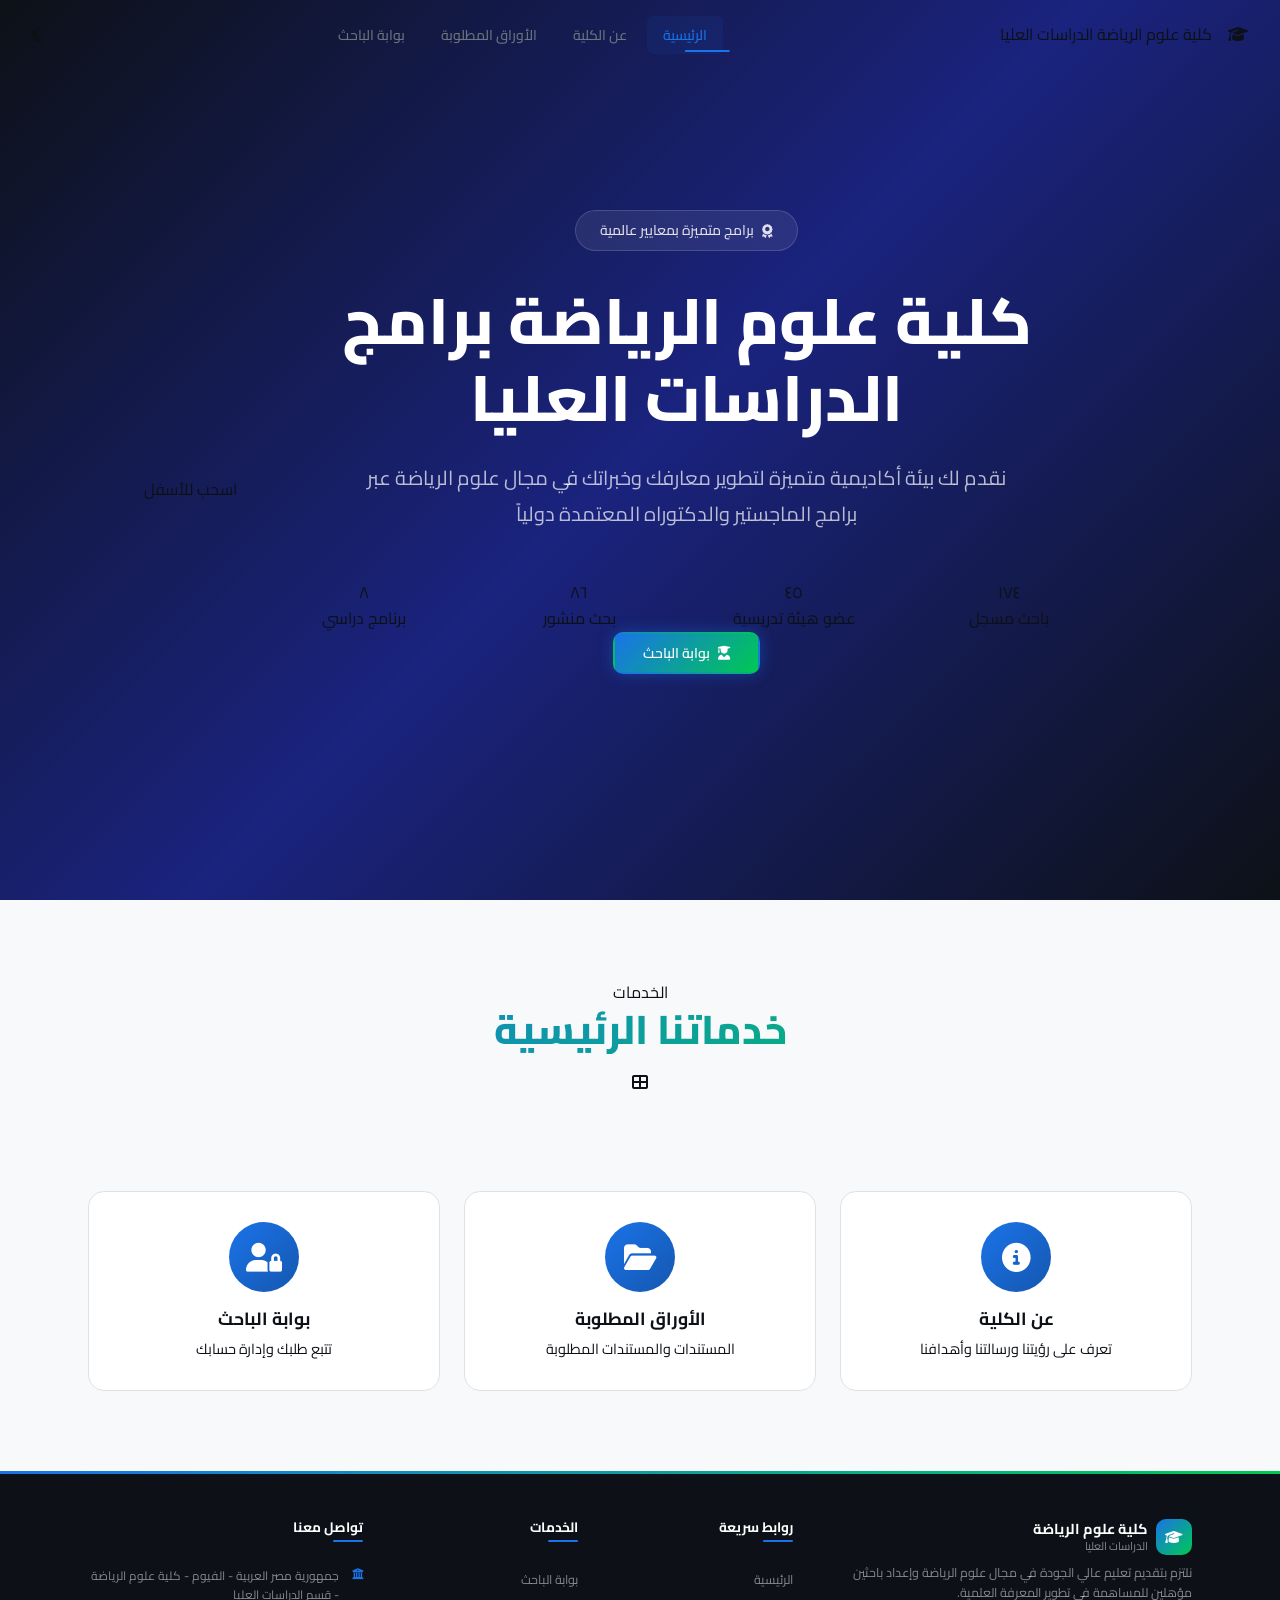
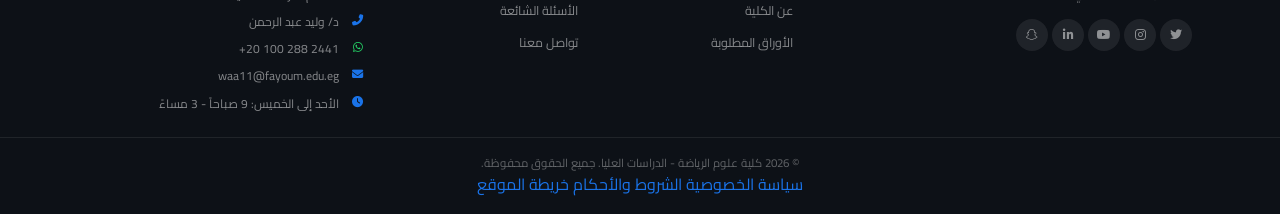
==== commit c51ae94d: "Add swimmer SVG favicon to all pages" ====
--- a/index.html
+++ b/index.html
@@ -4,6 +4,7 @@
     <meta charset="UTF-8">
     <meta name="viewport" content="width=device-width, initial-scale=1.0">
     <title>كلية علوم الرياضة - الدراسات العليا</title>
+    <link rel="icon" type="image/svg+xml" href="favicon.svg">
     <link rel="stylesheet" href="css/styles.css">
     <link rel="stylesheet" href="https://cdnjs.cloudflare.com/ajax/libs/font-awesome/6.4.0/css/all.min.css">
     <link href="https://fonts.googleapis.com/css2?family=Cairo:wght@300;400;500;600;700;800;900&family=Tajawal:wght@300;400;500;700;800;900&display=swap" rel="stylesheet">
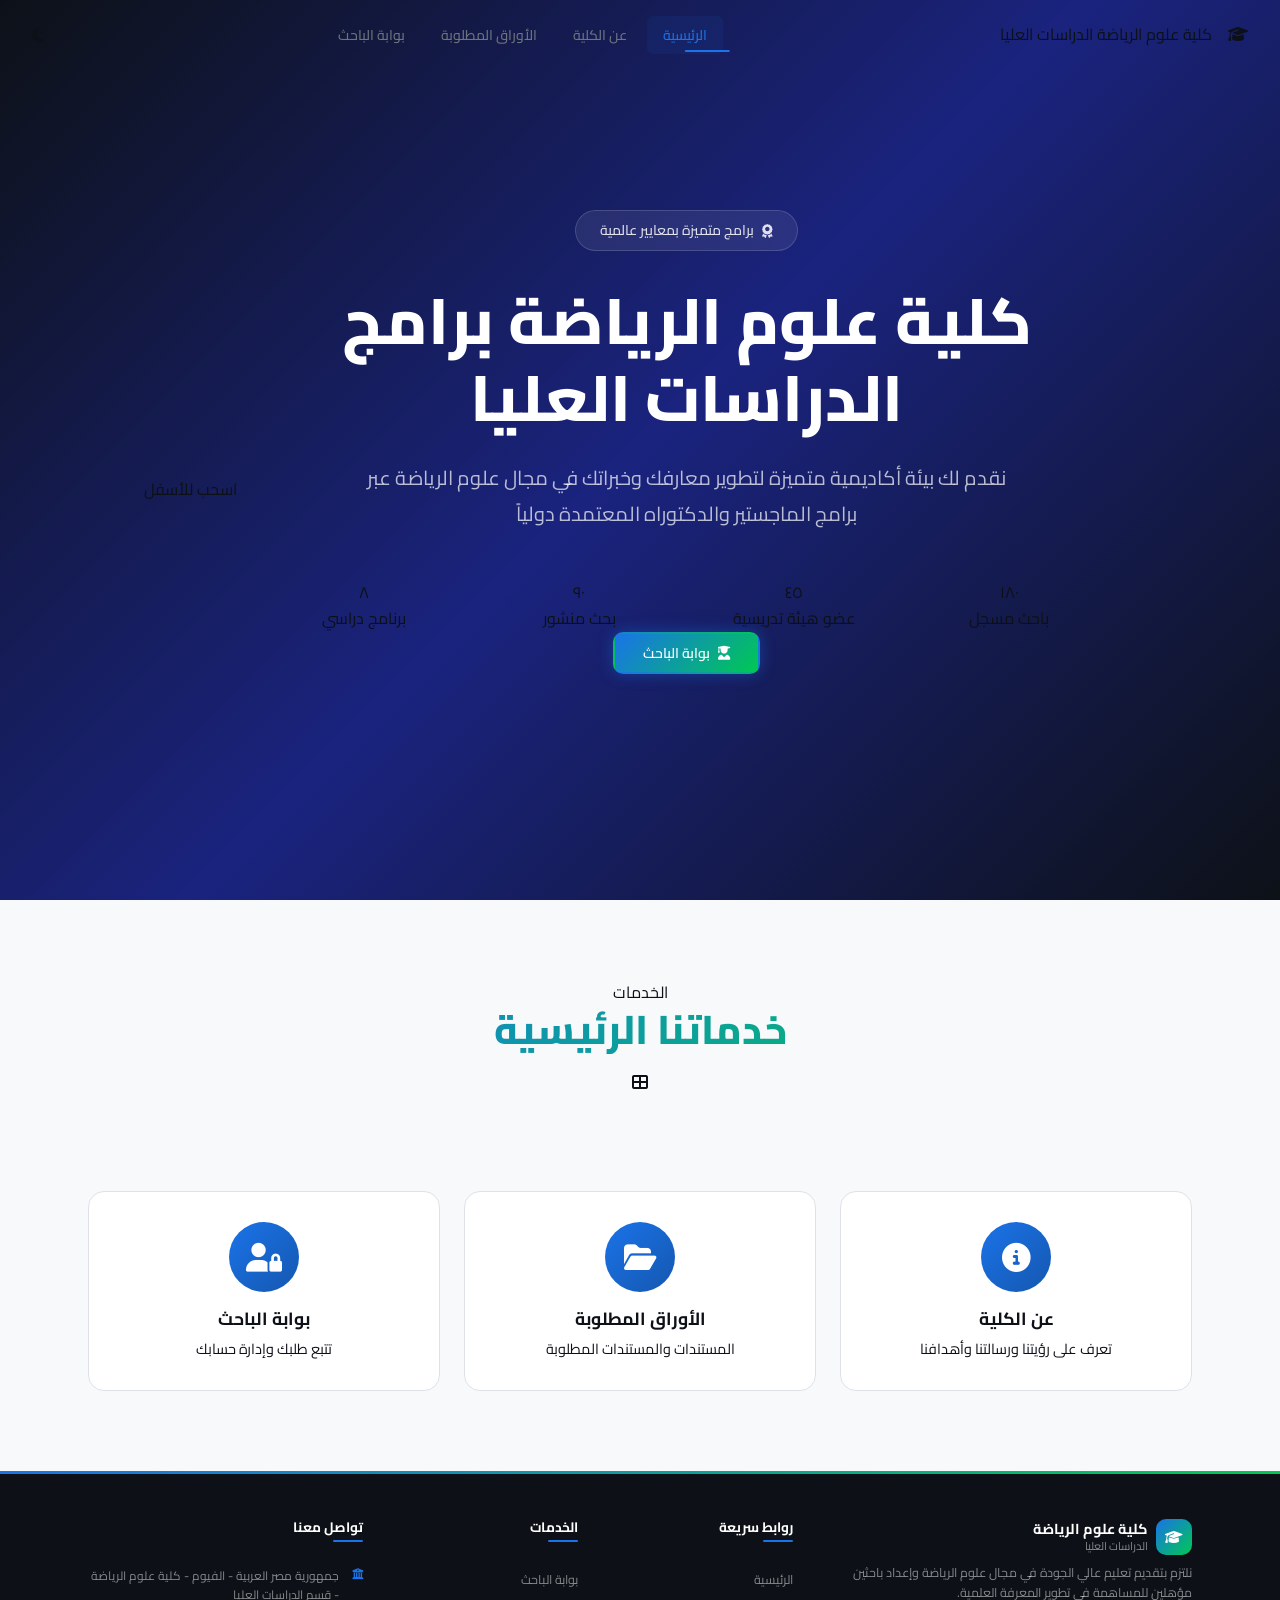
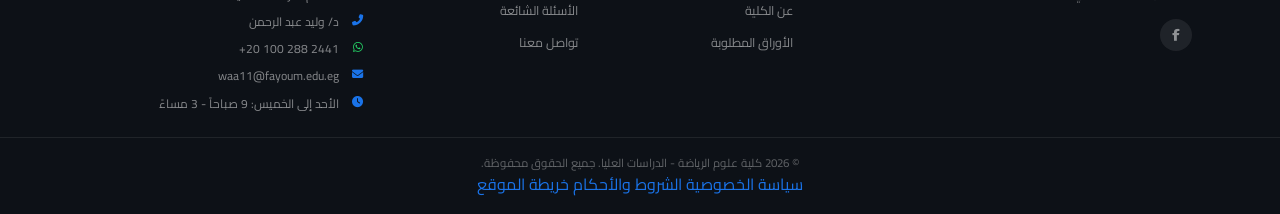
==== commit 8eb03afe: "Replace all social media icons with Facebook link only" ====
--- a/index.html
+++ b/index.html
@@ -102,11 +102,7 @@
                             <div class="footer-brand"><div class="brand-icon"><i class="fas fa-graduation-cap"></i></div><div class="brand-text"><span class="brand-title">كلية علوم الرياضة</span><span class="brand-subtitle">الدراسات العليا</span></div></div>
                             <p class="footer-desc">نلتزم بتقديم تعليم عالي الجودة في مجال علوم الرياضة وإعداد باحثين مؤهلين للمساهمة في تطوير المعرفة العلمية.</p>
                             <div class="footer-social">
-                                <a href="#" class="social-link"><i class="fab fa-twitter"></i></a>
-                                <a href="#" class="social-link"><i class="fab fa-instagram"></i></a>
-                                <a href="#" class="social-link"><i class="fab fa-youtube"></i></a>
-                                <a href="#" class="social-link"><i class="fab fa-linkedin-in"></i></a>
-                                <a href="#" class="social-link"><i class="fab fa-snapchat-ghost"></i></a>
+                                <a href="https://www.facebook.com/share/18Cez4gXuU/" class="social-link" target="_blank"><i class="fab fa-facebook-f"></i></a>
                             </div>
                         </div>
                         <div class="footer-col">
--- a/css/styles.css
+++ b/css/styles.css
@@ -4309,15 +4309,25 @@
 
 [data-theme="dark"] .form-input,
 [data-theme="dark"] .form-select,
-[data-theme="dark"] .form-textarea {
-  background: var(--color-dark);
-  border-color: var(--color-dark-border);
+[data-theme="dark"] .form-textarea,
+[data-theme="dark"] .form-control,
+[data-theme="dark"] input,
+[data-theme="dark"] textarea,
+[data-theme="dark"] select {
+  background: #ffffff !important;
+  border-color: #e0e0e0 !important;
+  color: #111111 !important;
 }
 
 [data-theme="dark"] .form-input:focus,
 [data-theme="dark"] .form-select:focus,
-[data-theme="dark"] .form-textarea:focus {
-  background: var(--color-dark-lighter);
+[data-theme="dark"] .form-textarea:focus,
+[data-theme="dark"] .form-control:focus,
+[data-theme="dark"] input:focus,
+[data-theme="dark"] textarea:focus,
+[data-theme="dark"] select:focus {
+  background: #ffffff !important;
+  border-color: var(--color-primary) !important;
 }
 
 [data-theme="dark"] .accordion-item {
@@ -4353,7 +4363,9 @@
 }
 
 [data-theme="dark"] .form-file-upload {
-  background: var(--color-dark);
+  background: #ffffff;
+  border-color: #e0e0e0;
+  color: #111111;
 }
 
 [data-theme="dark"] .alert-success {
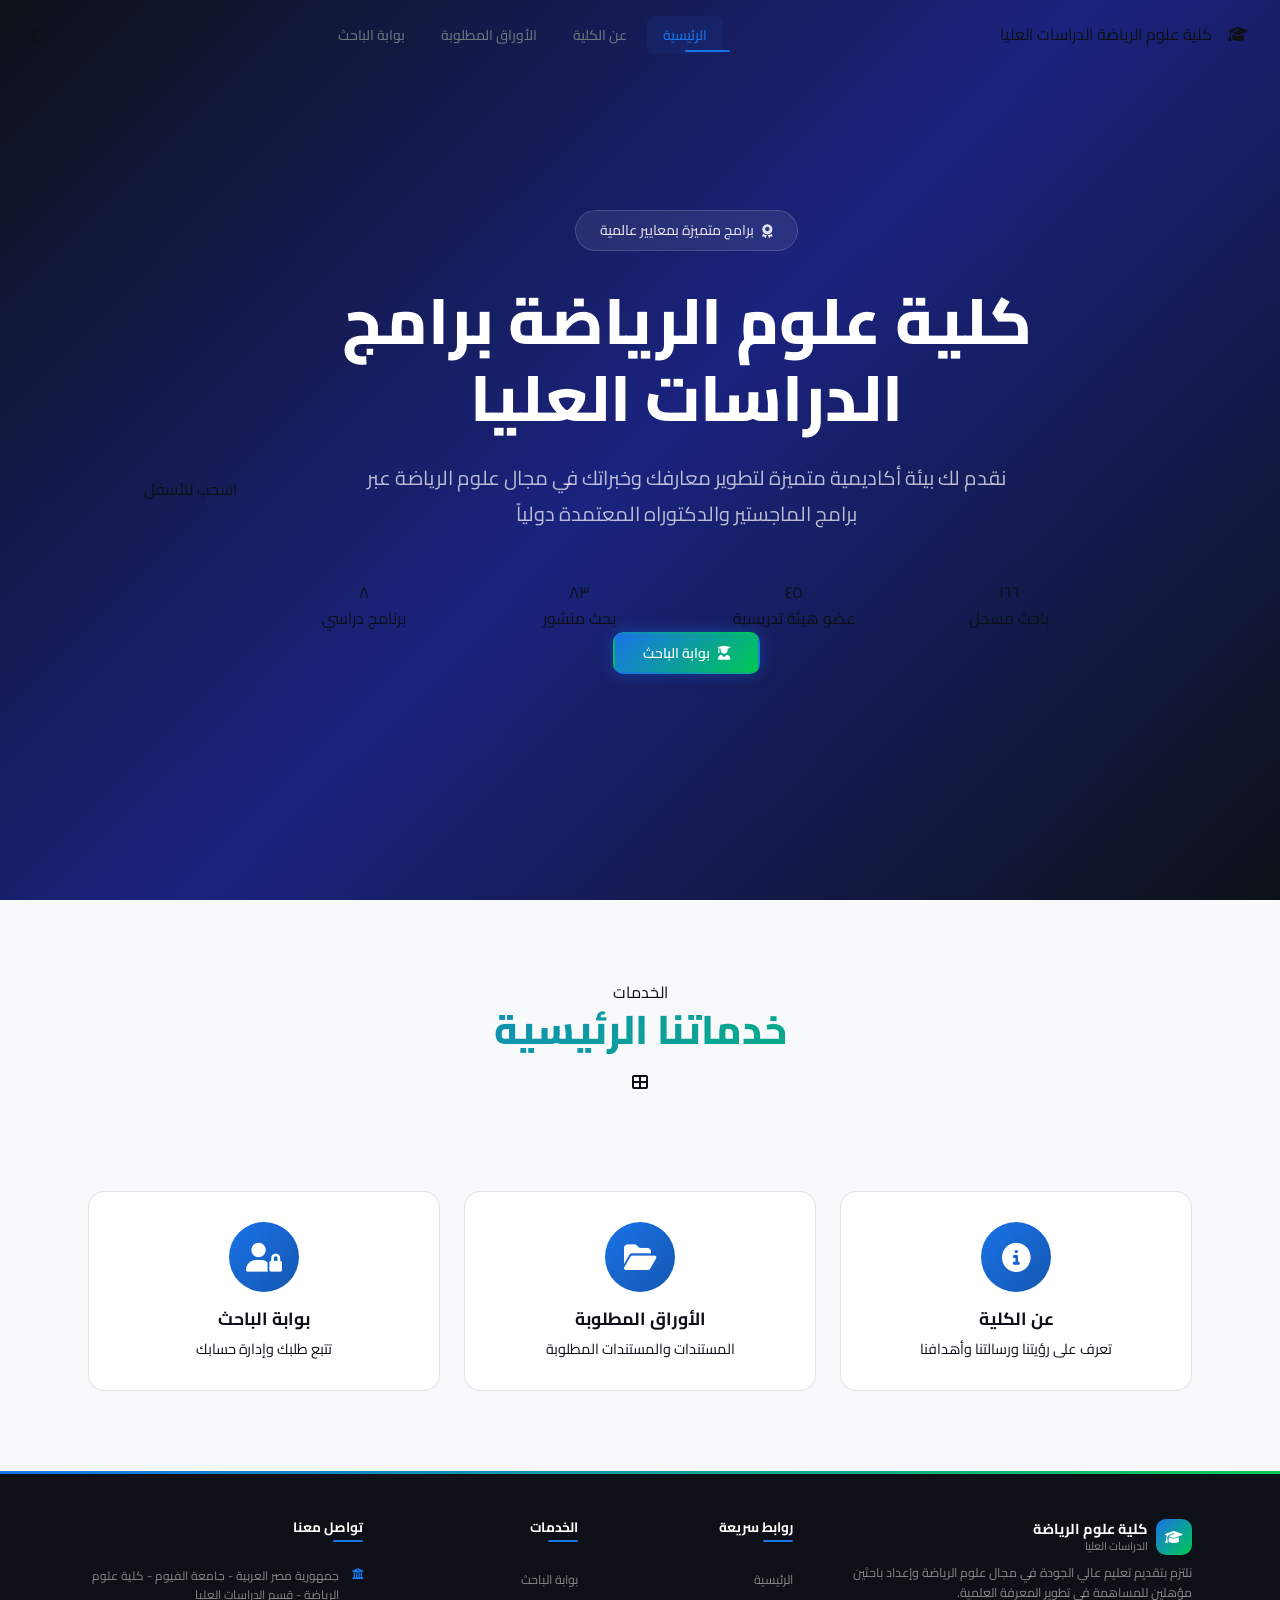
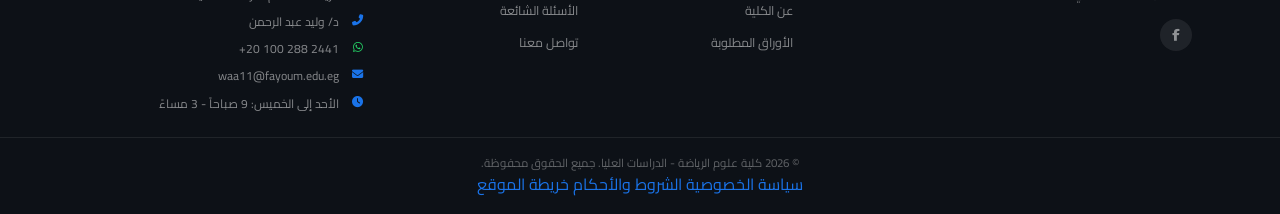
==== commit f8be1b33: "Update address to include جامعة الفيوم - قسم الدراسات العليا" ====
--- a/index.html
+++ b/index.html
@@ -127,7 +127,7 @@
                         <div class="footer-col">
                             <h4>تواصل معنا</h4>
                             <div class="footer-contact">
-                                <div class="contact-item"><i class="fas fa-university"></i><span>جمهورية مصر العربية - الفيوم - كلية علوم الرياضة - قسم الدراسات العليا</span></div>
+                                <div class="contact-item"><i class="fas fa-university"></i><span>جمهورية مصر العربية - جامعة الفيوم - كلية علوم الرياضة - قسم الدراسات العليا</span></div>
                                 <div class="contact-item"><i class="fas fa-phone-alt"></i><span>د/ وليد عبد الرحمن</span></div>
                                 <div class="contact-item"><i class="fab fa-whatsapp" style="color:#25D366;"></i><a href="https://wa.me/201002882441" target="_blank" dir="ltr" style="color:inherit;text-decoration:none;">+20 100 288 2441</a></div>
                                 <div class="contact-item"><i class="fas fa-envelope"></i><a href="https://mail.google.com/mail/?view=cm&fs=1&to=waa11@fayoum.edu.eg" target="_blank" style="color:inherit;text-decoration:none;">waa11@fayoum.edu.eg</a></div>
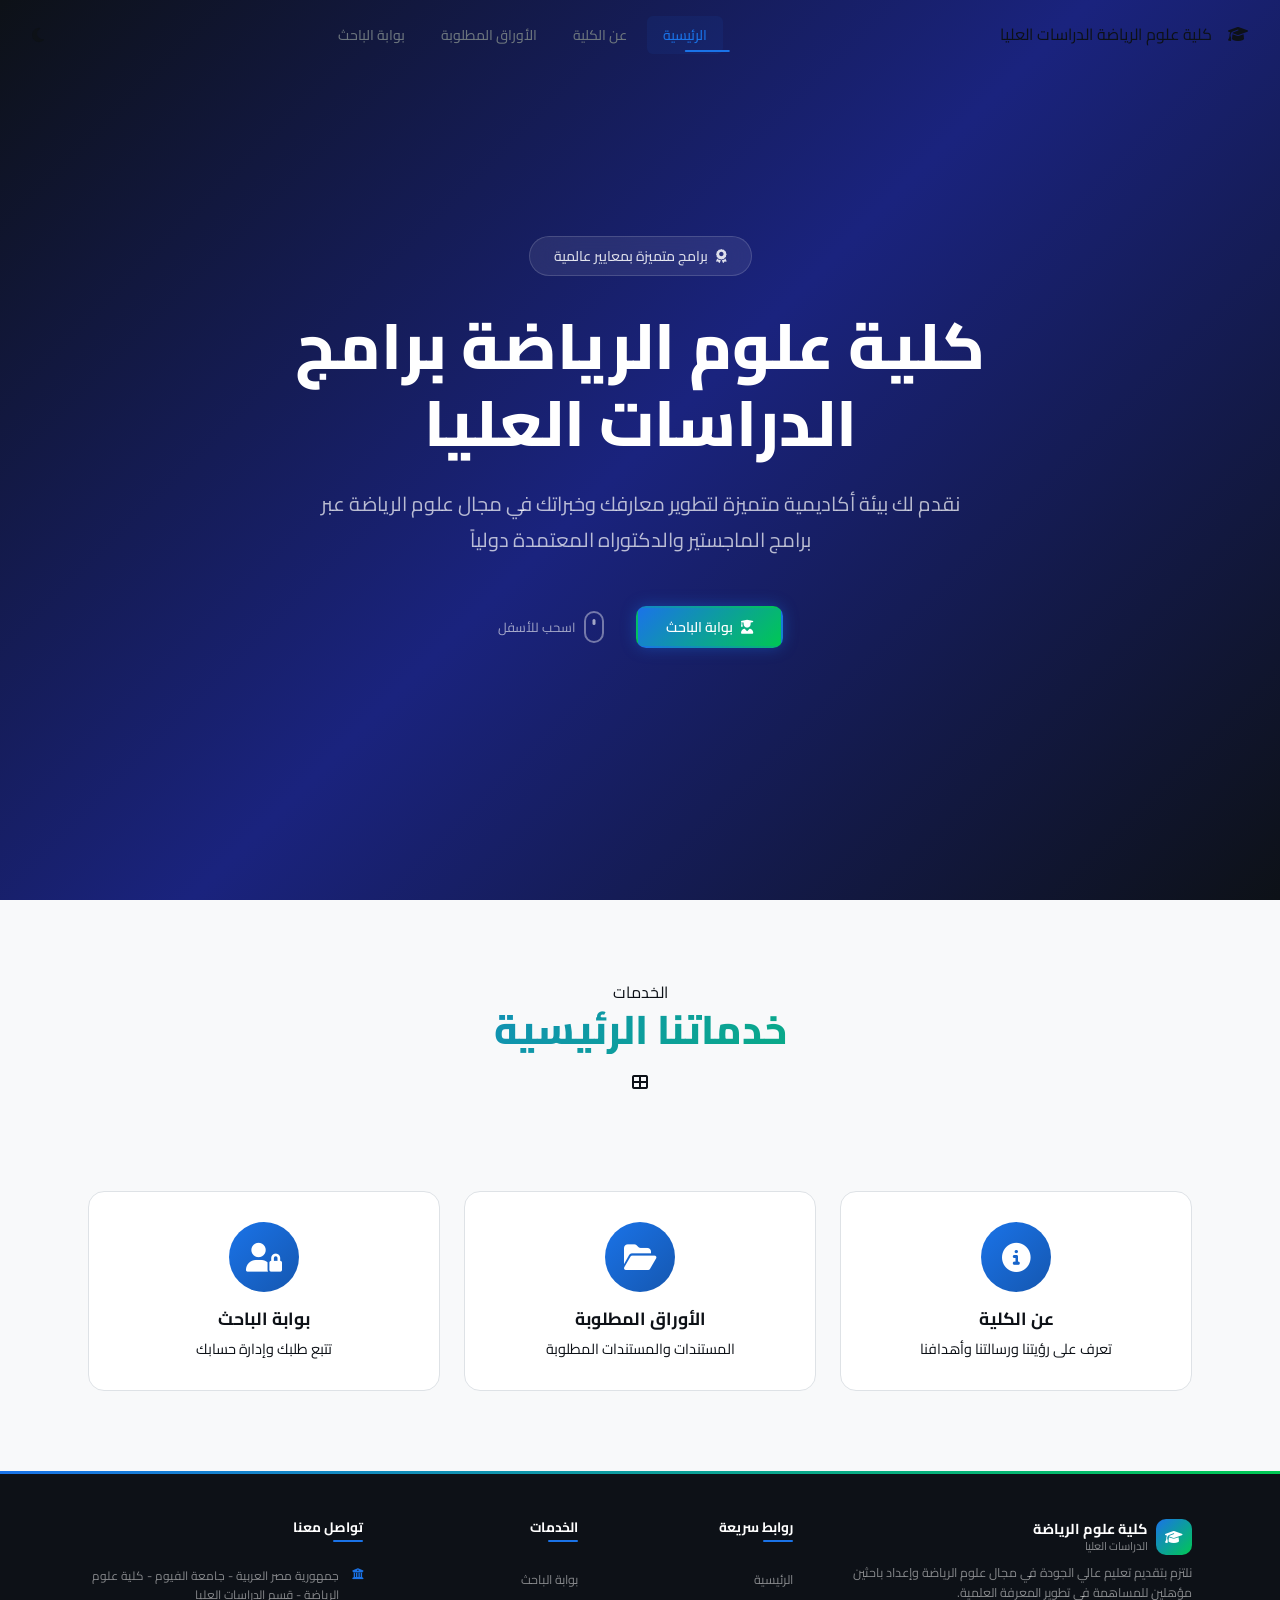
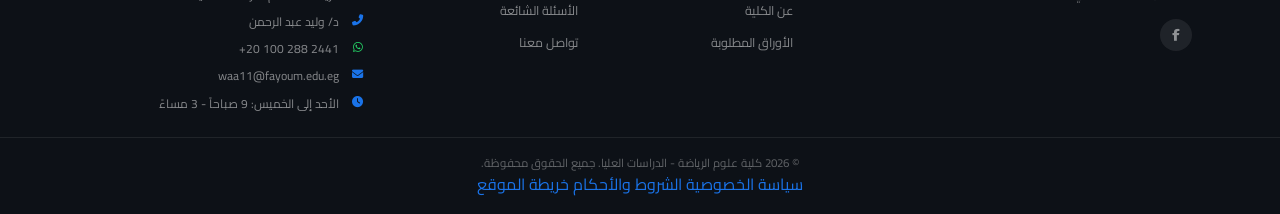
==== commit 02ff49f3: "Remove stat counters from hero, add inline scroll indicator next to portal button" ====
--- a/index.html
+++ b/index.html
@@ -64,17 +64,11 @@
                     <span class="title-highlight">برامج الدراسات العليا</span>
                 </h1>
                 <p class="hero-description">نقدم لك بيئة أكاديمية متميزة لتطوير معارفك وخبراتك في مجال علوم الرياضة عبر برامج الماجستير والدكتوراه المعتمدة دولياً</p>
-                <div class="hero-stats">
-                    <div class="stat-item"><div class="stat-number" data-count="250">0</div><div class="stat-label">باحث مسجل</div></div>
-                    <div class="stat-item"><div class="stat-number" data-count="45">0</div><div class="stat-label">عضو هيئة تدريسية</div></div>
-                    <div class="stat-item"><div class="stat-number" data-count="120">0</div><div class="stat-label">بحث منشور</div></div>
-                    <div class="stat-item"><div class="stat-number" data-count="8">0</div><div class="stat-label">برنامج دراسي</div></div>
-                </div>
                 <div class="hero-actions">
                     <button class="btn btn-primary btn-glow" id="heroPortalBtn" onclick="handleHeroPortal()"><i class="fas fa-user-graduate"></i><span>بوابة الباحث</span></button>
+                    <div class="scroll-indicator-inline"><div class="mouse"><div class="wheel"></div></div><span>اسحب للأسفل</span></div>
                 </div>
             </div>
-            <div class="scroll-indicator"><div class="mouse"><div class="wheel"></div></div><span>اسحب للأسفل</span></div>
         </section>
         <section class="section quick-links-section">
             <div class="container">
--- a/css/styles.css
+++ b/css/styles.css
@@ -1029,6 +1029,11 @@
 /* ------------------------------------------------------------
    9. BUTTONS
    ------------------------------------------------------------ */
+.scroll-indicator-inline{display:inline-flex;align-items:center;gap:8px;color:rgba(255,255,255,.6);font-size:13px;animation:heroScrollBounce 2s ease-in-out infinite;cursor:pointer;margin-right:16px}
+.scroll-indicator-inline .mouse{width:20px;height:32px;border:2px solid rgba(255,255,255,.4);border-radius:10px;position:relative}
+.scroll-indicator-inline .wheel{width:3px;height:6px;background:rgba(255,255,255,.6);border-radius:3px;position:absolute;top:6px;left:50%;transform:translateX(-50%);animation:scrollWheel 2s ease-in-out infinite}
+@keyframes heroScrollBounce{0%,100%{transform:translateY(0)}50%{transform:translateY(6px)}}
+@keyframes scrollWheel{0%{opacity:1;transform:translateX(-50%) translateY(0)}100%{opacity:0;transform:translateX(-50%) translateY(8px)}}
 .btn {
   display: inline-flex;
   align-items: center;
